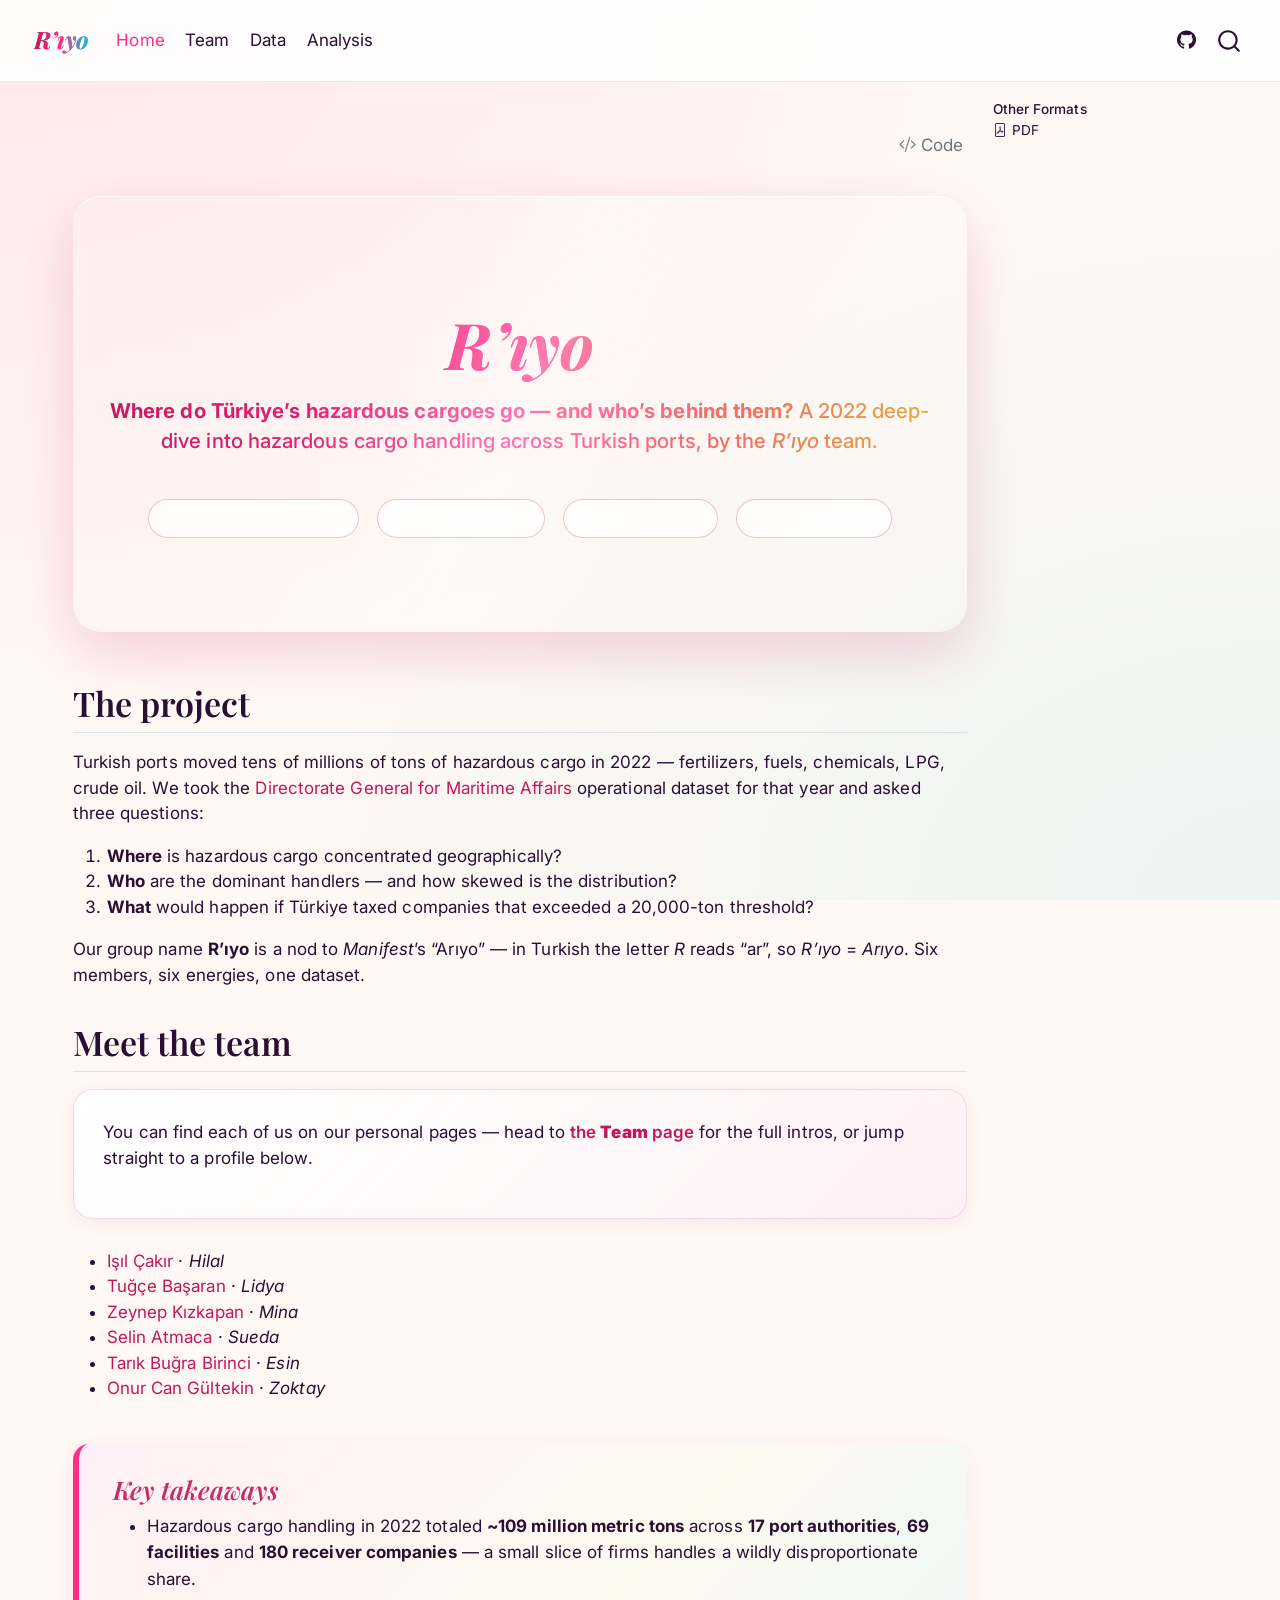
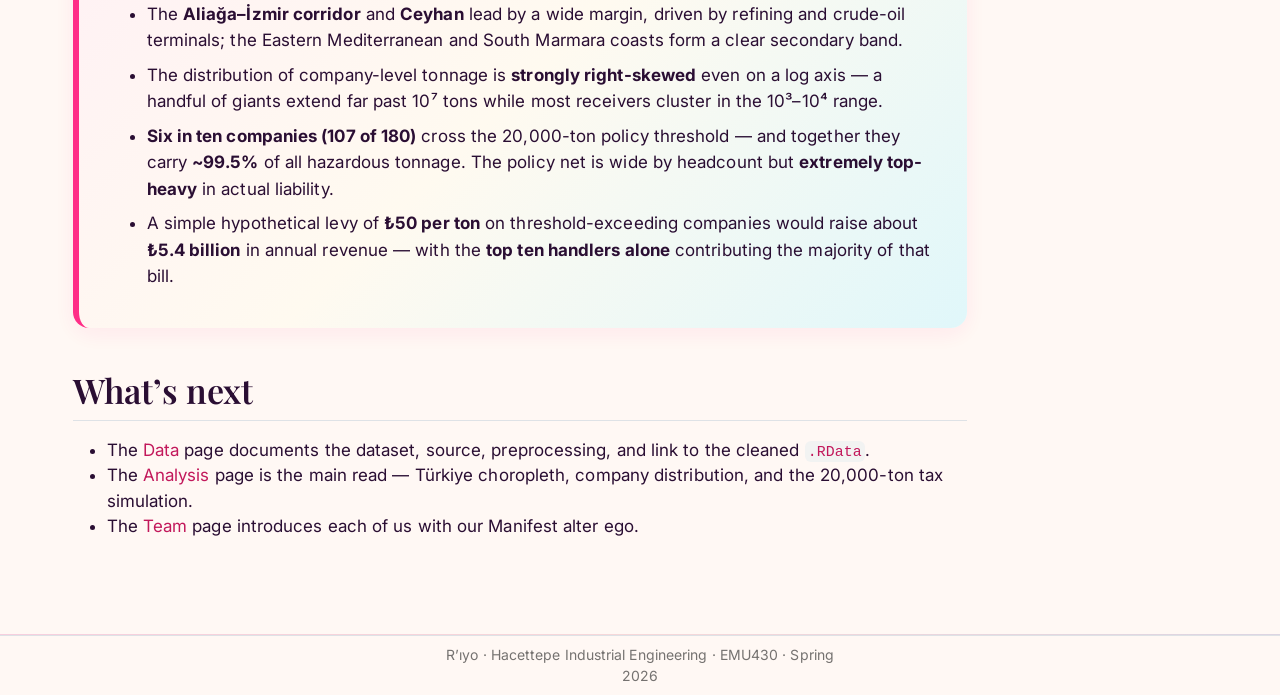
==== docs/index.html @ 63945e36 "renk değişikliği" ====
<!DOCTYPE html>
<html xmlns="http://www.w3.org/1999/xhtml" lang="en" xml:lang="en"><head>

<meta charset="utf-8">
<meta name="generator" content="quarto-1.8.25">

<meta name="viewport" content="width=device-width, initial-scale=1.0, user-scalable=yes">


<title>R’ıyo</title>
<style>
code{white-space: pre-wrap;}
span.smallcaps{font-variant: small-caps;}
div.columns{display: flex; gap: min(4vw, 1.5em);}
div.column{flex: auto; overflow-x: auto;}
div.hanging-indent{margin-left: 1.5em; text-indent: -1.5em;}
ul.task-list{list-style: none;}
ul.task-list li input[type="checkbox"] {
  width: 0.8em;
  margin: 0 0.8em 0.2em -1em; /* quarto-specific, see https://github.com/quarto-dev/quarto-cli/issues/4556 */ 
  vertical-align: middle;
}
/* CSS for syntax highlighting */
html { -webkit-text-size-adjust: 100%; }
pre > code.sourceCode { white-space: pre; position: relative; }
pre > code.sourceCode > span { display: inline-block; line-height: 1.25; }
pre > code.sourceCode > span:empty { height: 1.2em; }
.sourceCode { overflow: visible; }
code.sourceCode > span { color: inherit; text-decoration: inherit; }
div.sourceCode { margin: 1em 0; }
pre.sourceCode { margin: 0; }
@media screen {
div.sourceCode { overflow: auto; }
}
@media print {
pre > code.sourceCode { white-space: pre-wrap; }
pre > code.sourceCode > span { text-indent: -5em; padding-left: 5em; }
}
pre.numberSource code
  { counter-reset: source-line 0; }
pre.numberSource code > span
  { position: relative; left: -4em; counter-increment: source-line; }
pre.numberSource code > span > a:first-child::before
  { content: counter(source-line);
    position: relative; left: -1em; text-align: right; vertical-align: baseline;
    border: none; display: inline-block;
    -webkit-touch-callout: none; -webkit-user-select: none;
    -khtml-user-select: none; -moz-user-select: none;
    -ms-user-select: none; user-select: none;
    padding: 0 4px; width: 4em;
  }
pre.numberSource { margin-left: 3em;  padding-left: 4px; }
div.sourceCode
  {   }
@media screen {
pre > code.sourceCode > span > a:first-child::before { text-decoration: underline; }
}
</style>


<script src="site_libs/quarto-nav/quarto-nav.js"></script>
<script src="site_libs/clipboard/clipboard.min.js"></script>
<script src="site_libs/quarto-search/autocomplete.umd.js"></script>
<script src="site_libs/quarto-search/fuse.min.js"></script>
<script src="site_libs/quarto-search/quarto-search.js"></script>
<meta name="quarto:offset" content="./">
<script src="site_libs/quarto-html/quarto.js" type="module"></script>
<script src="site_libs/quarto-html/tabsets/tabsets.js" type="module"></script>
<script src="site_libs/quarto-html/axe/axe-check.js" type="module"></script>
<script src="site_libs/quarto-html/popper.min.js"></script>
<script src="site_libs/quarto-html/tippy.umd.min.js"></script>
<script src="site_libs/quarto-html/anchor.min.js"></script>
<link href="site_libs/quarto-html/tippy.css" rel="stylesheet">
<link href="site_libs/quarto-html/quarto-syntax-highlighting-7b89279ff1a6dce999919e0e67d4d9ec.css" rel="stylesheet" id="quarto-text-highlighting-styles">
<script src="site_libs/bootstrap/bootstrap.min.js"></script>
<link href="site_libs/bootstrap/bootstrap-icons.css" rel="stylesheet">
<link href="site_libs/bootstrap/bootstrap-d7c623353187c0523e7d6b8a77670eb4.min.css" rel="stylesheet" append-hash="true" id="quarto-bootstrap" data-mode="light">
<script id="quarto-search-options" type="application/json">{
  "location": "navbar",
  "copy-button": false,
  "collapse-after": 3,
  "panel-placement": "end",
  "type": "overlay",
  "limit": 50,
  "keyboard-shortcut": [
    "f",
    "/",
    "s"
  ],
  "show-item-context": false,
  "language": {
    "search-no-results-text": "No results",
    "search-matching-documents-text": "matching documents",
    "search-copy-link-title": "Copy link to search",
    "search-hide-matches-text": "Hide additional matches",
    "search-more-match-text": "more match in this document",
    "search-more-matches-text": "more matches in this document",
    "search-clear-button-title": "Clear",
    "search-text-placeholder": "",
    "search-detached-cancel-button-title": "Cancel",
    "search-submit-button-title": "Submit",
    "search-label": "Search"
  }
}</script>
<style>html{ scroll-behavior: smooth; }</style>


<link rel="stylesheet" href="styles.css">
</head>

<body class="nav-fixed quarto-light">

<div id="quarto-search-results"></div>
  <header id="quarto-header" class="headroom fixed-top">
    <nav class="navbar navbar-expand-lg " data-bs-theme="dark">
      <div class="navbar-container container-fluid">
      <div class="navbar-brand-container mx-auto">
    <a href="./index.html" class="navbar-brand navbar-brand-logo">
    </a>
    <a class="navbar-brand" href="./index.html">
    <span class="navbar-title">R’ıyo</span>
    </a>
  </div>
            <div id="quarto-search" class="" title="Search"></div>
          <button class="navbar-toggler" type="button" data-bs-toggle="collapse" data-bs-target="#navbarCollapse" aria-controls="navbarCollapse" role="menu" aria-expanded="false" aria-label="Toggle navigation" onclick="if (window.quartoToggleHeadroom) { window.quartoToggleHeadroom(); }">
  <span class="navbar-toggler-icon"></span>
</button>
          <div class="collapse navbar-collapse" id="navbarCollapse">
            <ul class="navbar-nav navbar-nav-scroll me-auto">
  <li class="nav-item">
    <a class="nav-link active" href="./index.html" aria-current="page"> 
<span class="menu-text">Home</span></a>
  </li>  
  <li class="nav-item">
    <a class="nav-link" href="./team.html"> 
<span class="menu-text">Team</span></a>
  </li>  
  <li class="nav-item">
    <a class="nav-link" href="./data.html"> 
<span class="menu-text">Data</span></a>
  </li>  
  <li class="nav-item">
    <a class="nav-link" href="./analysis.html"> 
<span class="menu-text">Analysis</span></a>
  </li>  
</ul>
            <ul class="navbar-nav navbar-nav-scroll ms-auto">
  <li class="nav-item compact">
    <a class="nav-link" href="https://github.com/EMU-Hacettepe-Analytics/emu430-fall2024-team-r-iyo"> <i class="bi bi-github" role="img">
</i> 
<span class="menu-text"></span></a>
  </li>  
</ul>
          </div> <!-- /navcollapse -->
            <div class="quarto-navbar-tools">
</div>
      </div> <!-- /container-fluid -->
    </nav>
</header>
<!-- content -->
<div id="quarto-content" class="quarto-container page-columns page-rows-contents page-layout-full page-navbar">
<!-- sidebar -->
<!-- margin-sidebar -->
    <div id="quarto-margin-sidebar" class="sidebar margin-sidebar">
    <div class="quarto-alternate-formats"><h2>Other Formats</h2><ul><li><a href="index.pdf"><i class="bi bi-file-pdf"></i>PDF</a></li></ul></div></div>
<!-- main -->
<main class="content column-page-left" id="quarto-document-content"><header id="title-block-header" class="quarto-title-block"><h1 class="title display-7"></h1></header><div class="quarto-title-block"><div class="quarto-title-tools-only"><button type="button" class="btn code-tools-button" id="quarto-code-tools-source"><i class="bi"></i> Code</button></div></div>




<section id="rıyo" class="level1 shimmer hero-block">
<h1 class="shimmer"><em>R’ıyo</em></h1>
<div class="tagline">
<p><strong>Where do Türkiye’s hazardous cargoes go — and who’s behind them?</strong> A 2022 deep-dive into hazardous cargo handling across Turkish ports, by the <em>R’ıyo</em> team.</p>
</div>
<p><span class="pill">Hazardous cargo · 2022</span> <span class="pill">17 port authorities</span> <span class="pill">~183 companies</span> <span class="pill">1 cyan threshold</span></p>
</section>
<section id="the-project" class="level2">
<h2 class="anchored" data-anchor-id="the-project">The project</h2>
<p>Turkish ports moved tens of millions of tons of hazardous cargo in 2022 — fertilizers, fuels, chemicals, LPG, crude oil. We took the <a href="https://denizcilik.uab.gov.tr/">Directorate General for Maritime Affairs</a> operational dataset for that year and asked three questions:</p>
<ol type="1">
<li><strong>Where</strong> is hazardous cargo concentrated geographically?</li>
<li><strong>Who</strong> are the dominant handlers — and how skewed is the distribution?</li>
<li><strong>What</strong> would happen if Türkiye taxed companies that exceeded a 20,000-ton threshold?</li>
</ol>
<p>Our group name <strong>R’ıyo</strong> is a nod to <em>Manifest</em>’s “Arıyo” — in Turkish the letter <em>R</em> reads “ar”, so <em>R’ıyo</em> = <em>Arıyo</em>. Six members, six energies, one dataset.</p>
</section>
<section id="meet-the-team" class="level2">
<h2 class="anchored" data-anchor-id="meet-the-team">Meet the team</h2>
<div class="member-card">
<p>You can find each of us on our personal pages — head to <a href="./team.html">the <strong>Team</strong> page</a> for the full intros, or jump straight to a profile below.</p>
</div>
<ul>
<li><a href="https://emu-hacettepe-analytics.github.io/emu430-spring2026-isilcakrr/">Işıl Çakır</a> · <em>Hilal</em></li>
<li><a href="https://emu-hacettepe-analytics.github.io/emu430-spring2026-TugceBasaran/">Tuğçe Başaran</a> · <em>Lidya</em></li>
<li><a href="https://emu-hacettepe-analytics.github.io/emu430-spring2026-zeynepkizkapann/">Zeynep Kızkapan</a> · <em>Mina</em></li>
<li><a href="https://emu-hacettepe-analytics.github.io/emu430-spring2026-selinatmaca-lab/">Selin Atmaca</a> · <em>Sueda</em></li>
<li><a href="https://emu-hacettepe-analytics.github.io/emu430-spring2026-birincitarikbugra/">Tarık Buğra Birinci</a> · <em>Esin</em></li>
<li><a href="https://emu-hacettepe-analytics.github.io/emu430-spring2026-onurcangultekin/">Onur Can Gültekin</a> · <em>Zoktay</em></li>
</ul>
<section id="key-takeaways" class="level3 key-takeaways">
<h3 class="anchored" data-anchor-id="key-takeaways">Key takeaways</h3>
<ul>
<li>Hazardous cargo handling in 2022 totaled <strong>~109 million metric tons</strong> across <strong>17 port authorities</strong>, <strong>69 facilities</strong> and <strong>180 receiver companies</strong> — a small slice of firms handles a wildly disproportionate share.</li>
<li>The <strong>Aliağa–İzmir corridor</strong> and <strong>Ceyhan</strong> lead by a wide margin, driven by refining and crude-oil terminals; the Eastern Mediterranean and South Marmara coasts form a clear secondary band.</li>
<li>The distribution of company-level tonnage is <strong>strongly right-skewed</strong> even on a log axis — a handful of giants extend far past 10⁷ tons while most receivers cluster in the 10³–10⁴ range.</li>
<li><strong>Six in ten companies (107 of 180)</strong> cross the 20,000-ton policy threshold — and together they carry <strong>~99.5%</strong> of all hazardous tonnage. The policy net is wide by headcount but <strong>extremely top-heavy</strong> in actual liability.</li>
<li>A simple hypothetical levy of <strong>₺50 per ton</strong> on threshold-exceeding companies would raise about <strong>₺5.4 billion</strong> in annual revenue — with the <strong>top ten handlers alone</strong> contributing the majority of that bill.</li>
</ul>
</section>
</section>
<section id="whats-next" class="level2">
<h2 class="anchored" data-anchor-id="whats-next">What’s next</h2>
<ul>
<li>The <strong><a href="./data.html">Data</a></strong> page documents the dataset, source, preprocessing, and link to the cleaned <code>.RData</code>.</li>
<li>The <strong><a href="./analysis.html">Analysis</a></strong> page is the main read — Türkiye choropleth, company distribution, and the 20,000-ton tax simulation.</li>
<li>The <strong><a href="./team.html">Team</a></strong> page introduces each of us with our Manifest alter ego.</li>
</ul>


<!-- -->

</section>

<a onclick="window.scrollTo(0, 0); return false;" role="button" id="quarto-back-to-top"><i class="bi bi-arrow-up"></i> Back to top</a></main> <!-- /main -->
<script id="quarto-html-after-body" type="application/javascript">
  window.document.addEventListener("DOMContentLoaded", function (event) {
    const icon = "";
    const anchorJS = new window.AnchorJS();
    anchorJS.options = {
      placement: 'right',
      icon: icon
    };
    anchorJS.add('.anchored');
    const isCodeAnnotation = (el) => {
      for (const clz of el.classList) {
        if (clz.startsWith('code-annotation-')) {                     
          return true;
        }
      }
      return false;
    }
    const onCopySuccess = function(e) {
      // button target
      const button = e.trigger;
      // don't keep focus
      button.blur();
      // flash "checked"
      button.classList.add('code-copy-button-checked');
      var currentTitle = button.getAttribute("title");
      button.setAttribute("title", "Copied!");
      let tooltip;
      if (window.bootstrap) {
        button.setAttribute("data-bs-toggle", "tooltip");
        button.setAttribute("data-bs-placement", "left");
        button.setAttribute("data-bs-title", "Copied!");
        tooltip = new bootstrap.Tooltip(button, 
          { trigger: "manual", 
            customClass: "code-copy-button-tooltip",
            offset: [0, -8]});
        tooltip.show();    
      }
      setTimeout(function() {
        if (tooltip) {
          tooltip.hide();
          button.removeAttribute("data-bs-title");
          button.removeAttribute("data-bs-toggle");
          button.removeAttribute("data-bs-placement");
        }
        button.setAttribute("title", currentTitle);
        button.classList.remove('code-copy-button-checked');
      }, 1000);
      // clear code selection
      e.clearSelection();
    }
    const getTextToCopy = function(trigger) {
      const outerScaffold = trigger.parentElement.cloneNode(true);
      const codeEl = outerScaffold.querySelector('code');
      for (const childEl of codeEl.children) {
        if (isCodeAnnotation(childEl)) {
          childEl.remove();
        }
      }
      return codeEl.innerText;
    }
    const clipboard = new window.ClipboardJS('.code-copy-button:not([data-in-quarto-modal])', {
      text: getTextToCopy
    });
    clipboard.on('success', onCopySuccess);
    if (window.document.getElementById('quarto-embedded-source-code-modal')) {
      const clipboardModal = new window.ClipboardJS('.code-copy-button[data-in-quarto-modal]', {
        text: getTextToCopy,
        container: window.document.getElementById('quarto-embedded-source-code-modal')
      });
      clipboardModal.on('success', onCopySuccess);
    }
    const viewSource = window.document.getElementById('quarto-view-source') ||
                       window.document.getElementById('quarto-code-tools-source');
    if (viewSource) {
      const sourceUrl = viewSource.getAttribute("data-quarto-source-url");
      viewSource.addEventListener("click", function(e) {
        if (sourceUrl) {
          // rstudio viewer pane
          if (/\bcapabilities=\b/.test(window.location)) {
            window.open(sourceUrl);
          } else {
            window.location.href = sourceUrl;
          }
        } else {
          const modal = new bootstrap.Modal(document.getElementById('quarto-embedded-source-code-modal'));
          modal.show();
        }
        return false;
      });
    }
    function toggleCodeHandler(show) {
      return function(e) {
        const detailsSrc = window.document.querySelectorAll(".cell > details > .sourceCode");
        for (let i=0; i<detailsSrc.length; i++) {
          const details = detailsSrc[i].parentElement;
          if (show) {
            details.open = true;
          } else {
            details.removeAttribute("open");
          }
        }
        const cellCodeDivs = window.document.querySelectorAll(".cell > .sourceCode");
        const fromCls = show ? "hidden" : "unhidden";
        const toCls = show ? "unhidden" : "hidden";
        for (let i=0; i<cellCodeDivs.length; i++) {
          const codeDiv = cellCodeDivs[i];
          if (codeDiv.classList.contains(fromCls)) {
            codeDiv.classList.remove(fromCls);
            codeDiv.classList.add(toCls);
          } 
        }
        return false;
      }
    }
    const hideAllCode = window.document.getElementById("quarto-hide-all-code");
    if (hideAllCode) {
      hideAllCode.addEventListener("click", toggleCodeHandler(false));
    }
    const showAllCode = window.document.getElementById("quarto-show-all-code");
    if (showAllCode) {
      showAllCode.addEventListener("click", toggleCodeHandler(true));
    }
      var localhostRegex = new RegExp(/^(?:http|https):\/\/localhost\:?[0-9]*\//);
      var mailtoRegex = new RegExp(/^mailto:/);
        var filterRegex = new RegExp('/' + window.location.host + '/');
      var isInternal = (href) => {
          return filterRegex.test(href) || localhostRegex.test(href) || mailtoRegex.test(href);
      }
      // Inspect non-navigation links and adorn them if external
     var links = window.document.querySelectorAll('a[href]:not(.nav-link):not(.navbar-brand):not(.toc-action):not(.sidebar-link):not(.sidebar-item-toggle):not(.pagination-link):not(.no-external):not([aria-hidden]):not(.dropdown-item):not(.quarto-navigation-tool):not(.about-link)');
      for (var i=0; i<links.length; i++) {
        const link = links[i];
        if (!isInternal(link.href)) {
          // undo the damage that might have been done by quarto-nav.js in the case of
          // links that we want to consider external
          if (link.dataset.originalHref !== undefined) {
            link.href = link.dataset.originalHref;
          }
            // target, if specified
            link.setAttribute("target", "_blank");
            if (link.getAttribute("rel") === null) {
              link.setAttribute("rel", "noopener");
            }
        }
      }
    function tippyHover(el, contentFn, onTriggerFn, onUntriggerFn) {
      const config = {
        allowHTML: true,
        maxWidth: 500,
        delay: 100,
        arrow: false,
        appendTo: function(el) {
            return el.parentElement;
        },
        interactive: true,
        interactiveBorder: 10,
        theme: 'quarto',
        placement: 'bottom-start',
      };
      if (contentFn) {
        config.content = contentFn;
      }
      if (onTriggerFn) {
        config.onTrigger = onTriggerFn;
      }
      if (onUntriggerFn) {
        config.onUntrigger = onUntriggerFn;
      }
      window.tippy(el, config); 
    }
    const noterefs = window.document.querySelectorAll('a[role="doc-noteref"]');
    for (var i=0; i<noterefs.length; i++) {
      const ref = noterefs[i];
      tippyHover(ref, function() {
        // use id or data attribute instead here
        let href = ref.getAttribute('data-footnote-href') || ref.getAttribute('href');
        try { href = new URL(href).hash; } catch {}
        const id = href.replace(/^#\/?/, "");
        const note = window.document.getElementById(id);
        if (note) {
          return note.innerHTML;
        } else {
          return "";
        }
      });
    }
    const xrefs = window.document.querySelectorAll('a.quarto-xref');
    const processXRef = (id, note) => {
      // Strip column container classes
      const stripColumnClz = (el) => {
        el.classList.remove("page-full", "page-columns");
        if (el.children) {
          for (const child of el.children) {
            stripColumnClz(child);
          }
        }
      }
      stripColumnClz(note)
      if (id === null || id.startsWith('sec-')) {
        // Special case sections, only their first couple elements
        const container = document.createElement("div");
        if (note.children && note.children.length > 2) {
          container.appendChild(note.children[0].cloneNode(true));
          for (let i = 1; i < note.children.length; i++) {
            const child = note.children[i];
            if (child.tagName === "P" && child.innerText === "") {
              continue;
            } else {
              container.appendChild(child.cloneNode(true));
              break;
            }
          }
          if (window.Quarto?.typesetMath) {
            window.Quarto.typesetMath(container);
          }
          return container.innerHTML
        } else {
          if (window.Quarto?.typesetMath) {
            window.Quarto.typesetMath(note);
          }
          return note.innerHTML;
        }
      } else {
        // Remove any anchor links if they are present
        const anchorLink = note.querySelector('a.anchorjs-link');
        if (anchorLink) {
          anchorLink.remove();
        }
        if (window.Quarto?.typesetMath) {
          window.Quarto.typesetMath(note);
        }
        if (note.classList.contains("callout")) {
          return note.outerHTML;
        } else {
          return note.innerHTML;
        }
      }
    }
    for (var i=0; i<xrefs.length; i++) {
      const xref = xrefs[i];
      tippyHover(xref, undefined, function(instance) {
        instance.disable();
        let url = xref.getAttribute('href');
        let hash = undefined; 
        if (url.startsWith('#')) {
          hash = url;
        } else {
          try { hash = new URL(url).hash; } catch {}
        }
        if (hash) {
          const id = hash.replace(/^#\/?/, "");
          const note = window.document.getElementById(id);
          if (note !== null) {
            try {
              const html = processXRef(id, note.cloneNode(true));
              instance.setContent(html);
            } finally {
              instance.enable();
              instance.show();
            }
          } else {
            // See if we can fetch this
            fetch(url.split('#')[0])
            .then(res => res.text())
            .then(html => {
              const parser = new DOMParser();
              const htmlDoc = parser.parseFromString(html, "text/html");
              const note = htmlDoc.getElementById(id);
              if (note !== null) {
                const html = processXRef(id, note);
                instance.setContent(html);
              } 
            }).finally(() => {
              instance.enable();
              instance.show();
            });
          }
        } else {
          // See if we can fetch a full url (with no hash to target)
          // This is a special case and we should probably do some content thinning / targeting
          fetch(url)
          .then(res => res.text())
          .then(html => {
            const parser = new DOMParser();
            const htmlDoc = parser.parseFromString(html, "text/html");
            const note = htmlDoc.querySelector('main.content');
            if (note !== null) {
              // This should only happen for chapter cross references
              // (since there is no id in the URL)
              // remove the first header
              if (note.children.length > 0 && note.children[0].tagName === "HEADER") {
                note.children[0].remove();
              }
              const html = processXRef(null, note);
              instance.setContent(html);
            } 
          }).finally(() => {
            instance.enable();
            instance.show();
          });
        }
      }, function(instance) {
      });
    }
        let selectedAnnoteEl;
        const selectorForAnnotation = ( cell, annotation) => {
          let cellAttr = 'data-code-cell="' + cell + '"';
          let lineAttr = 'data-code-annotation="' +  annotation + '"';
          const selector = 'span[' + cellAttr + '][' + lineAttr + ']';
          return selector;
        }
        const selectCodeLines = (annoteEl) => {
          const doc = window.document;
          const targetCell = annoteEl.getAttribute("data-target-cell");
          const targetAnnotation = annoteEl.getAttribute("data-target-annotation");
          const annoteSpan = window.document.querySelector(selectorForAnnotation(targetCell, targetAnnotation));
          const lines = annoteSpan.getAttribute("data-code-lines").split(",");
          const lineIds = lines.map((line) => {
            return targetCell + "-" + line;
          })
          let top = null;
          let height = null;
          let parent = null;
          if (lineIds.length > 0) {
              //compute the position of the single el (top and bottom and make a div)
              const el = window.document.getElementById(lineIds[0]);
              top = el.offsetTop;
              height = el.offsetHeight;
              parent = el.parentElement.parentElement;
            if (lineIds.length > 1) {
              const lastEl = window.document.getElementById(lineIds[lineIds.length - 1]);
              const bottom = lastEl.offsetTop + lastEl.offsetHeight;
              height = bottom - top;
            }
            if (top !== null && height !== null && parent !== null) {
              // cook up a div (if necessary) and position it 
              let div = window.document.getElementById("code-annotation-line-highlight");
              if (div === null) {
                div = window.document.createElement("div");
                div.setAttribute("id", "code-annotation-line-highlight");
                div.style.position = 'absolute';
                parent.appendChild(div);
              }
              div.style.top = top - 2 + "px";
              div.style.height = height + 4 + "px";
              div.style.left = 0;
              let gutterDiv = window.document.getElementById("code-annotation-line-highlight-gutter");
              if (gutterDiv === null) {
                gutterDiv = window.document.createElement("div");
                gutterDiv.setAttribute("id", "code-annotation-line-highlight-gutter");
                gutterDiv.style.position = 'absolute';
                const codeCell = window.document.getElementById(targetCell);
                const gutter = codeCell.querySelector('.code-annotation-gutter');
                gutter.appendChild(gutterDiv);
              }
              gutterDiv.style.top = top - 2 + "px";
              gutterDiv.style.height = height + 4 + "px";
            }
            selectedAnnoteEl = annoteEl;
          }
        };
        const unselectCodeLines = () => {
          const elementsIds = ["code-annotation-line-highlight", "code-annotation-line-highlight-gutter"];
          elementsIds.forEach((elId) => {
            const div = window.document.getElementById(elId);
            if (div) {
              div.remove();
            }
          });
          selectedAnnoteEl = undefined;
        };
          // Handle positioning of the toggle
      window.addEventListener(
        "resize",
        throttle(() => {
          elRect = undefined;
          if (selectedAnnoteEl) {
            selectCodeLines(selectedAnnoteEl);
          }
        }, 10)
      );
      function throttle(fn, ms) {
      let throttle = false;
      let timer;
        return (...args) => {
          if(!throttle) { // first call gets through
              fn.apply(this, args);
              throttle = true;
          } else { // all the others get throttled
              if(timer) clearTimeout(timer); // cancel #2
              timer = setTimeout(() => {
                fn.apply(this, args);
                timer = throttle = false;
              }, ms);
          }
        };
      }
        // Attach click handler to the DT
        const annoteDls = window.document.querySelectorAll('dt[data-target-cell]');
        for (const annoteDlNode of annoteDls) {
          annoteDlNode.addEventListener('click', (event) => {
            const clickedEl = event.target;
            if (clickedEl !== selectedAnnoteEl) {
              unselectCodeLines();
              const activeEl = window.document.querySelector('dt[data-target-cell].code-annotation-active');
              if (activeEl) {
                activeEl.classList.remove('code-annotation-active');
              }
              selectCodeLines(clickedEl);
              clickedEl.classList.add('code-annotation-active');
            } else {
              // Unselect the line
              unselectCodeLines();
              clickedEl.classList.remove('code-annotation-active');
            }
          });
        }
    const findCites = (el) => {
      const parentEl = el.parentElement;
      if (parentEl) {
        const cites = parentEl.dataset.cites;
        if (cites) {
          return {
            el,
            cites: cites.split(' ')
          };
        } else {
          return findCites(el.parentElement)
        }
      } else {
        return undefined;
      }
    };
    var bibliorefs = window.document.querySelectorAll('a[role="doc-biblioref"]');
    for (var i=0; i<bibliorefs.length; i++) {
      const ref = bibliorefs[i];
      const citeInfo = findCites(ref);
      if (citeInfo) {
        tippyHover(citeInfo.el, function() {
          var popup = window.document.createElement('div');
          citeInfo.cites.forEach(function(cite) {
            var citeDiv = window.document.createElement('div');
            citeDiv.classList.add('hanging-indent');
            citeDiv.classList.add('csl-entry');
            var biblioDiv = window.document.getElementById('ref-' + cite);
            if (biblioDiv) {
              citeDiv.innerHTML = biblioDiv.innerHTML;
            }
            popup.appendChild(citeDiv);
          });
          return popup.innerHTML;
        });
      }
    }
  });
  </script><div class="modal fade" id="quarto-embedded-source-code-modal" tabindex="-1" aria-labelledby="quarto-embedded-source-code-modal-label" aria-hidden="true"><div class="modal-dialog modal-dialog-scrollable"><div class="modal-content"><div class="modal-header"><h5 class="modal-title" id="quarto-embedded-source-code-modal-label">Source Code</h5><button class="btn-close" data-bs-dismiss="modal"></button></div><div class="modal-body"><div class="">
<div class="code-copy-outer-scaffold"><div class="sourceCode" id="cb1" data-shortcodes="false"><pre class="sourceCode markdown code-with-copy"><code class="sourceCode markdown"><span id="cb1-1"><a href="#cb1-1" aria-hidden="true" tabindex="-1"></a><span class="co">---</span></span>
<span id="cb1-2"><a href="#cb1-2" aria-hidden="true" tabindex="-1"></a><span class="an">title:</span><span class="co"> ""</span></span>
<span id="cb1-3"><a href="#cb1-3" aria-hidden="true" tabindex="-1"></a><span class="an">sidebar:</span><span class="co"> false</span></span>
<span id="cb1-4"><a href="#cb1-4" aria-hidden="true" tabindex="-1"></a><span class="an">page-layout:</span><span class="co"> full</span></span>
<span id="cb1-5"><a href="#cb1-5" aria-hidden="true" tabindex="-1"></a><span class="an">toc:</span><span class="co"> false</span></span>
<span id="cb1-6"><a href="#cb1-6" aria-hidden="true" tabindex="-1"></a><span class="co">---</span></span>
<span id="cb1-7"><a href="#cb1-7" aria-hidden="true" tabindex="-1"></a></span>
<span id="cb1-8"><a href="#cb1-8" aria-hidden="true" tabindex="-1"></a>::: {.hero-block}</span>
<span id="cb1-9"><a href="#cb1-9" aria-hidden="true" tabindex="-1"></a><span class="fu"># *R'ıyo* {.shimmer}</span></span>
<span id="cb1-10"><a href="#cb1-10" aria-hidden="true" tabindex="-1"></a></span>
<span id="cb1-11"><a href="#cb1-11" aria-hidden="true" tabindex="-1"></a>::: {.tagline}</span>
<span id="cb1-12"><a href="#cb1-12" aria-hidden="true" tabindex="-1"></a>**Where do Türkiye's hazardous cargoes go — and who's behind them?**</span>
<span id="cb1-13"><a href="#cb1-13" aria-hidden="true" tabindex="-1"></a>A 2022 deep-dive into hazardous cargo handling across Turkish ports, by the *R'ıyo* team.</span>
<span id="cb1-14"><a href="#cb1-14" aria-hidden="true" tabindex="-1"></a>:::</span>
<span id="cb1-15"><a href="#cb1-15" aria-hidden="true" tabindex="-1"></a></span>
<span id="cb1-16"><a href="#cb1-16" aria-hidden="true" tabindex="-1"></a><span class="co">[</span><span class="ot">Hazardous cargo · 2022</span><span class="co">]</span>{.pill}</span>
<span id="cb1-17"><a href="#cb1-17" aria-hidden="true" tabindex="-1"></a><span class="co">[</span><span class="ot">17 port authorities</span><span class="co">]</span>{.pill}</span>
<span id="cb1-18"><a href="#cb1-18" aria-hidden="true" tabindex="-1"></a><span class="co">[</span><span class="ot">~183 companies</span><span class="co">]</span>{.pill}</span>
<span id="cb1-19"><a href="#cb1-19" aria-hidden="true" tabindex="-1"></a><span class="co">[</span><span class="ot">1 cyan threshold</span><span class="co">]</span>{.pill}</span>
<span id="cb1-20"><a href="#cb1-20" aria-hidden="true" tabindex="-1"></a>:::</span>
<span id="cb1-21"><a href="#cb1-21" aria-hidden="true" tabindex="-1"></a></span>
<span id="cb1-22"><a href="#cb1-22" aria-hidden="true" tabindex="-1"></a><span class="fu">## The project</span></span>
<span id="cb1-23"><a href="#cb1-23" aria-hidden="true" tabindex="-1"></a></span>
<span id="cb1-24"><a href="#cb1-24" aria-hidden="true" tabindex="-1"></a>Turkish ports moved tens of millions of tons of hazardous cargo in 2022 — fertilizers, fuels, chemicals, LPG, crude oil. We took the <span class="co">[</span><span class="ot">Directorate General for Maritime Affairs</span><span class="co">](https://denizcilik.uab.gov.tr/)</span> operational dataset for that year and asked three questions:</span>
<span id="cb1-25"><a href="#cb1-25" aria-hidden="true" tabindex="-1"></a></span>
<span id="cb1-26"><a href="#cb1-26" aria-hidden="true" tabindex="-1"></a><span class="ss">1. </span>**Where** is hazardous cargo concentrated geographically?</span>
<span id="cb1-27"><a href="#cb1-27" aria-hidden="true" tabindex="-1"></a><span class="ss">2. </span>**Who** are the dominant handlers — and how skewed is the distribution?</span>
<span id="cb1-28"><a href="#cb1-28" aria-hidden="true" tabindex="-1"></a><span class="ss">3. </span>**What** would happen if Türkiye taxed companies that exceeded a 20,000-ton threshold?</span>
<span id="cb1-29"><a href="#cb1-29" aria-hidden="true" tabindex="-1"></a></span>
<span id="cb1-30"><a href="#cb1-30" aria-hidden="true" tabindex="-1"></a>Our group name **R'ıyo** is a nod to *Manifest*'s "Arıyo" — in Turkish the letter *R* reads "ar", so *R'ıyo* = *Arıyo*. Six members, six energies, one dataset.</span>
<span id="cb1-31"><a href="#cb1-31" aria-hidden="true" tabindex="-1"></a></span>
<span id="cb1-32"><a href="#cb1-32" aria-hidden="true" tabindex="-1"></a><span class="fu">## Meet the team</span></span>
<span id="cb1-33"><a href="#cb1-33" aria-hidden="true" tabindex="-1"></a></span>
<span id="cb1-34"><a href="#cb1-34" aria-hidden="true" tabindex="-1"></a>::: {.member-card}</span>
<span id="cb1-35"><a href="#cb1-35" aria-hidden="true" tabindex="-1"></a>You can find each of us on our personal pages — head to <span class="co">[</span><span class="ot">the **Team** page</span><span class="co">](team.qmd)</span> for the full intros, or jump straight to a profile below.</span>
<span id="cb1-36"><a href="#cb1-36" aria-hidden="true" tabindex="-1"></a>:::</span>
<span id="cb1-37"><a href="#cb1-37" aria-hidden="true" tabindex="-1"></a></span>
<span id="cb1-38"><a href="#cb1-38" aria-hidden="true" tabindex="-1"></a><span class="ss">- </span><span class="co">[</span><span class="ot">Işıl Çakır</span><span class="co">](https://emu-hacettepe-analytics.github.io/emu430-spring2026-isilcakrr/)</span> · *Hilal*</span>
<span id="cb1-39"><a href="#cb1-39" aria-hidden="true" tabindex="-1"></a><span class="ss">- </span><span class="co">[</span><span class="ot">Tuğçe Başaran</span><span class="co">](https://emu-hacettepe-analytics.github.io/emu430-spring2026-TugceBasaran/)</span> · *Lidya*</span>
<span id="cb1-40"><a href="#cb1-40" aria-hidden="true" tabindex="-1"></a><span class="ss">- </span><span class="co">[</span><span class="ot">Zeynep Kızkapan</span><span class="co">](https://emu-hacettepe-analytics.github.io/emu430-spring2026-zeynepkizkapann/)</span> · *Mina*</span>
<span id="cb1-41"><a href="#cb1-41" aria-hidden="true" tabindex="-1"></a><span class="ss">- </span><span class="co">[</span><span class="ot">Selin Atmaca</span><span class="co">](https://emu-hacettepe-analytics.github.io/emu430-spring2026-selinatmaca-lab/)</span> · *Sueda*</span>
<span id="cb1-42"><a href="#cb1-42" aria-hidden="true" tabindex="-1"></a><span class="ss">- </span><span class="co">[</span><span class="ot">Tarık Buğra Birinci</span><span class="co">](https://emu-hacettepe-analytics.github.io/emu430-spring2026-birincitarikbugra/)</span> · *Esin*</span>
<span id="cb1-43"><a href="#cb1-43" aria-hidden="true" tabindex="-1"></a><span class="ss">- </span><span class="co">[</span><span class="ot">Onur Can Gültekin</span><span class="co">](https://emu-hacettepe-analytics.github.io/emu430-spring2026-onurcangultekin/)</span> · *Zoktay*</span>
<span id="cb1-44"><a href="#cb1-44" aria-hidden="true" tabindex="-1"></a></span>
<span id="cb1-45"><a href="#cb1-45" aria-hidden="true" tabindex="-1"></a>::: {.key-takeaways}</span>
<span id="cb1-46"><a href="#cb1-46" aria-hidden="true" tabindex="-1"></a><span class="fu">### Key takeaways</span></span>
<span id="cb1-47"><a href="#cb1-47" aria-hidden="true" tabindex="-1"></a></span>
<span id="cb1-48"><a href="#cb1-48" aria-hidden="true" tabindex="-1"></a><span class="ss">- </span>Hazardous cargo handling in 2022 totaled **~109 million metric tons** across **17 port authorities**, **69 facilities** and **180 receiver companies** — a small slice of firms handles a wildly disproportionate share.</span>
<span id="cb1-49"><a href="#cb1-49" aria-hidden="true" tabindex="-1"></a><span class="ss">- </span>The **Aliağa–İzmir corridor** and **Ceyhan** lead by a wide margin, driven by refining and crude-oil terminals; the Eastern Mediterranean and South Marmara coasts form a clear secondary band.</span>
<span id="cb1-50"><a href="#cb1-50" aria-hidden="true" tabindex="-1"></a><span class="ss">- </span>The distribution of company-level tonnage is **strongly right-skewed** even on a log axis — a handful of giants extend far past 10⁷ tons while most receivers cluster in the 10³–10⁴ range.</span>
<span id="cb1-51"><a href="#cb1-51" aria-hidden="true" tabindex="-1"></a><span class="ss">- </span>**Six in ten companies (107 of 180)** cross the 20,000-ton policy threshold — and together they carry **~99.5%** of all hazardous tonnage. The policy net is wide by headcount but **extremely top-heavy** in actual liability.</span>
<span id="cb1-52"><a href="#cb1-52" aria-hidden="true" tabindex="-1"></a><span class="ss">- </span>A simple hypothetical levy of **₺50 per ton** on threshold-exceeding companies would raise about **₺5.4 billion** in annual revenue — with the **top ten handlers alone** contributing the majority of that bill.</span>
<span id="cb1-53"><a href="#cb1-53" aria-hidden="true" tabindex="-1"></a>:::</span>
<span id="cb1-54"><a href="#cb1-54" aria-hidden="true" tabindex="-1"></a></span>
<span id="cb1-55"><a href="#cb1-55" aria-hidden="true" tabindex="-1"></a><span class="fu">## What's next</span></span>
<span id="cb1-56"><a href="#cb1-56" aria-hidden="true" tabindex="-1"></a></span>
<span id="cb1-57"><a href="#cb1-57" aria-hidden="true" tabindex="-1"></a><span class="ss">- </span>The **[Data](data.qmd)** page documents the dataset, source, preprocessing, and link to the cleaned <span class="in">`.RData`</span>.</span>
<span id="cb1-58"><a href="#cb1-58" aria-hidden="true" tabindex="-1"></a><span class="ss">- </span>The **[Analysis](analysis.qmd)** page is the main read — Türkiye choropleth, company distribution, and the 20,000-ton tax simulation.</span>
<span id="cb1-59"><a href="#cb1-59" aria-hidden="true" tabindex="-1"></a><span class="ss">- </span>The **[Team](team.qmd)** page introduces each of us with our Manifest alter ego.</span></code></pre></div><button title="Copy to Clipboard" class="code-copy-button" data-in-quarto-modal=""><i class="bi"></i></button></div>
</div></div></div></div></div>
</div> <!-- /content -->
<footer class="footer">
  <div class="nav-footer">
    <div class="nav-footer-left">
      &nbsp;
    </div>   
    <div class="nav-footer-center">
<p>R’ıyo · Hacettepe Industrial Engineering · EMU430 · Spring 2026</p>
</div>
    <div class="nav-footer-right">
      &nbsp;
    </div>
  </div>
</footer>




<script src="site_libs/quarto-html/zenscroll-min.js"></script>
</body></html>
---- docs/site_libs/quarto-html/quarto-syntax-highlighting-7b89279ff1a6dce999919e0e67d4d9ec.css ----
/* quarto syntax highlight colors */
:root {
  --quarto-hl-ot-color: #003B4F;
  --quarto-hl-at-color: #657422;
  --quarto-hl-ss-color: #20794D;
  --quarto-hl-an-color: #5E5E5E;
  --quarto-hl-fu-color: #4758AB;
  --quarto-hl-st-color: #20794D;
  --quarto-hl-cf-color: #003B4F;
  --quarto-hl-op-color: #5E5E5E;
  --quarto-hl-er-color: #AD0000;
  --quarto-hl-bn-color: #AD0000;
  --quarto-hl-al-color: #AD0000;
  --quarto-hl-va-color: #111111;
  --quarto-hl-bu-color: inherit;
  --quarto-hl-ex-color: inherit;
  --quarto-hl-pp-color: #AD0000;
  --quarto-hl-in-color: #5E5E5E;
  --quarto-hl-vs-color: #20794D;
  --quarto-hl-wa-color: #5E5E5E;
  --quarto-hl-do-color: #5E5E5E;
  --quarto-hl-im-color: #00769E;
  --quarto-hl-ch-color: #20794D;
  --quarto-hl-dt-color: #AD0000;
  --quarto-hl-fl-color: #AD0000;
  --quarto-hl-co-color: #5E5E5E;
  --quarto-hl-cv-color: #5E5E5E;
  --quarto-hl-cn-color: #8f5902;
  --quarto-hl-sc-color: #5E5E5E;
  --quarto-hl-dv-color: #AD0000;
  --quarto-hl-kw-color: #003B4F;
}

/* other quarto variables */
:root {
  --quarto-font-monospace: SFMono-Regular, Menlo, Monaco, Consolas, "Liberation Mono", "Courier New", monospace;
}

/* syntax highlight based on Pandoc's rules */
pre > code.sourceCode > span {
  color: #003B4F;
}

code.sourceCode > span {
  color: #003B4F;
}

div.sourceCode,
div.sourceCode pre.sourceCode {
  color: #003B4F;
}

/* Normal */
code span {
  color: #003B4F;
}

/* Alert */
code span.al {
  color: #AD0000;
  font-style: inherit;
}

/* Annotation */
code span.an {
  color: #5E5E5E;
  font-style: inherit;
}

/* Attribute */
code span.at {
  color: #657422;
  font-style: inherit;
}

/* BaseN */
code span.bn {
  color: #AD0000;
  font-style: inherit;
}

/* BuiltIn */
code span.bu {
  font-style: inherit;
}

/* ControlFlow */
code span.cf {
  color: #003B4F;
  font-weight: bold;
  font-style: inherit;
}

/* Char */
code span.ch {
  color: #20794D;
  font-style: inherit;
}

/* Constant */
code span.cn {
  color: #8f5902;
  font-style: inherit;
}

/* Comment */
code span.co {
  color: #5E5E5E;
  font-style: inherit;
}

/* CommentVar */
code span.cv {
  color: #5E5E5E;
  font-style: italic;
}

/* Documentation */
code span.do {
  color: #5E5E5E;
  font-style: italic;
}

/* DataType */
code span.dt {
  color: #AD0000;
  font-style: inherit;
}

/* DecVal */
code span.dv {
  color: #AD0000;
  font-style: inherit;
}

/* Error */
code span.er {
  color: #AD0000;
  font-style: inherit;
}

/* Extension */
code span.ex {
  font-style: inherit;
}

/* Float */
code span.fl {
  color: #AD0000;
  font-style: inherit;
}

/* Function */
code span.fu {
  color: #4758AB;
  font-style: inherit;
}

/* Import */
code span.im {
  color: #00769E;
  font-style: inherit;
}

/* Information */
code span.in {
  color: #5E5E5E;
  font-style: inherit;
}

/* Keyword */
code span.kw {
  color: #003B4F;
  font-weight: bold;
  font-style: inherit;
}

/* Operator */
code span.op {
  color: #5E5E5E;
  font-style: inherit;
}

/* Other */
code span.ot {
  color: #003B4F;
  font-style: inherit;
}

/* Preprocessor */
code span.pp {
  color: #AD0000;
  font-style: inherit;
}

/* SpecialChar */
code span.sc {
  color: #5E5E5E;
  font-style: inherit;
}

/* SpecialString */
code span.ss {
  color: #20794D;
  font-style: inherit;
}

/* String */
code span.st {
  color: #20794D;
  font-style: inherit;
}

/* Variable */
code span.va {
  color: #111111;
  font-style: inherit;
}

/* VerbatimString */
code span.vs {
  color: #20794D;
  font-style: inherit;
}

/* Warning */
code span.wa {
  color: #5E5E5E;
  font-style: italic;
}

.prevent-inlining {
  content: "</";
}

/*# sourceMappingURL=3944bc705cfaf4c80e56f77c5205168a.css.map */
---- docs/styles.css ----
<style>
.pill {
  display: inline-block;
  padding: 4px 12px;
  border-radius: 50px;
  margin: 5px;
  /* Yazı rengini koyu bir gri veya mürdüm yapalım */
  color: #6b215c; 
  /* Kutucuk çerçevesini belirginleştirelim */
  border: 1px solid #6b215c;
  /* İstersen içini çok hafif bir renk doldurabilirsin */
  background-color: rgba(107, 33, 92, 0.05);
  font-size: 0.9em;
  font-weight: 500;
}
</style>
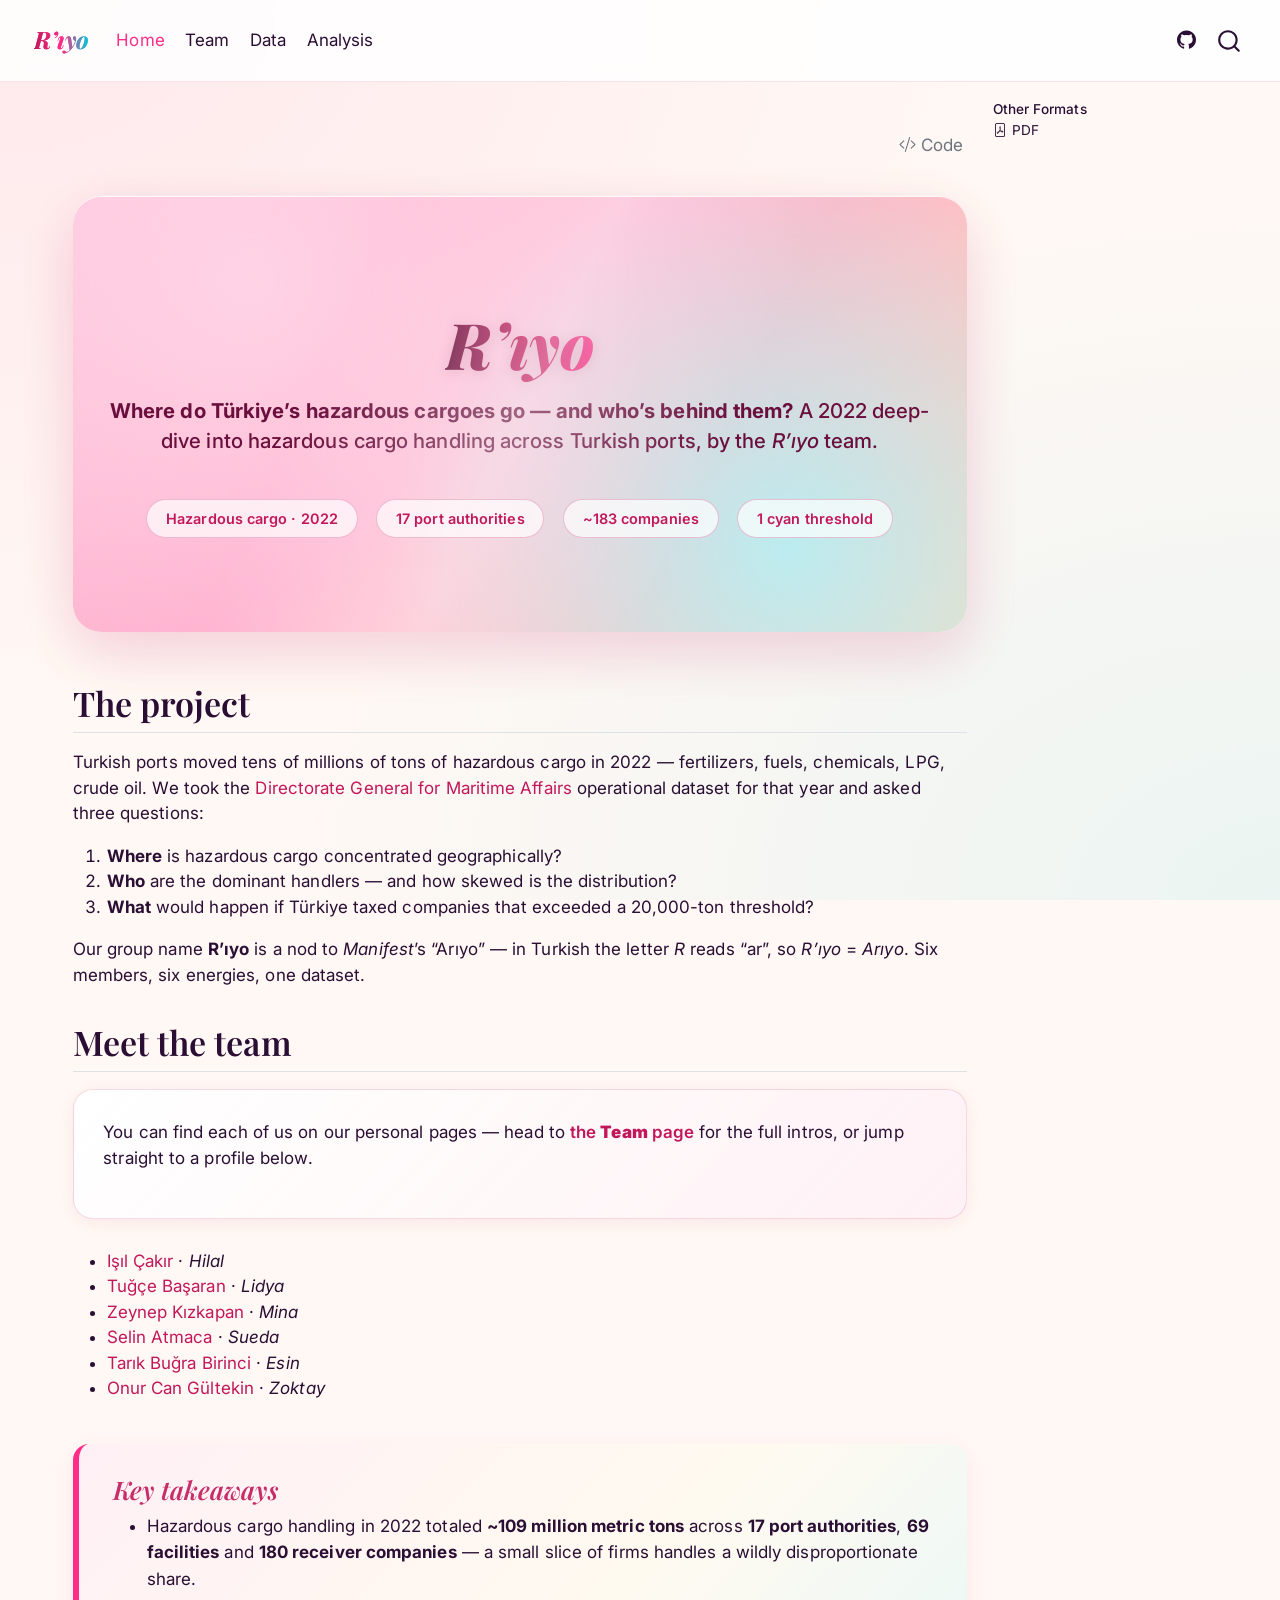
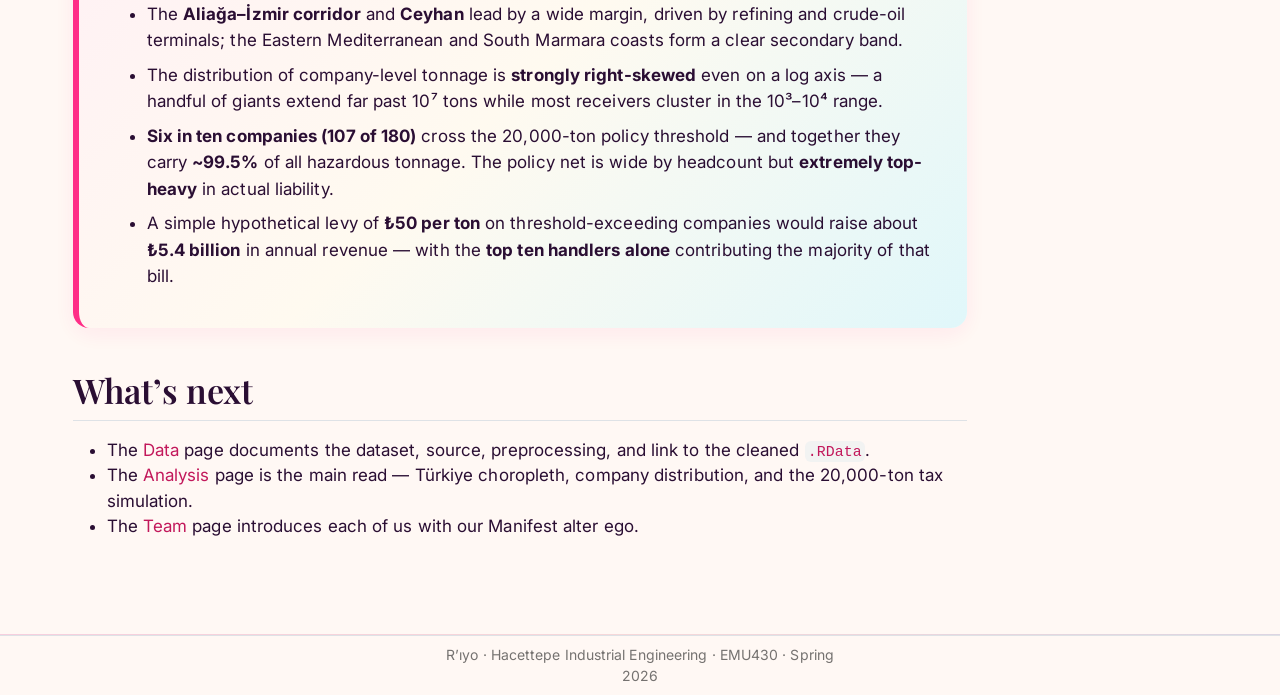
==== commit 3a3c424f: "renk" ====
--- a/docs/index.html
+++ b/docs/index.html
@@ -74,7 +74,7 @@
 <link href="site_libs/quarto-html/quarto-syntax-highlighting-7b89279ff1a6dce999919e0e67d4d9ec.css" rel="stylesheet" id="quarto-text-highlighting-styles">
 <script src="site_libs/bootstrap/bootstrap.min.js"></script>
 <link href="site_libs/bootstrap/bootstrap-icons.css" rel="stylesheet">
-<link href="site_libs/bootstrap/bootstrap-d7c623353187c0523e7d6b8a77670eb4.min.css" rel="stylesheet" append-hash="true" id="quarto-bootstrap" data-mode="light">
+<link href="site_libs/bootstrap/bootstrap-bf1f82f331d7b4f65314e436cbcc0504.min.css" rel="stylesheet" append-hash="true" id="quarto-bootstrap" data-mode="light">
 <script id="quarto-search-options" type="application/json">{
   "location": "navbar",
   "copy-button": false,
@@ -169,8 +169,8 @@
 
 
 
-<section id="rıyo" class="level1 shimmer hero-block">
-<h1 class="shimmer"><em>R’ıyo</em></h1>
+<section id="rıyo" class="level1 hero-block">
+<h1><span class="shimmer"><em>R’ıyo</em></span></h1>
 <div class="tagline">
 <p><strong>Where do Türkiye’s hazardous cargoes go — and who’s behind them?</strong> A 2022 deep-dive into hazardous cargo handling across Turkish ports, by the <em>R’ıyo</em> team.</p>
 </div>
@@ -688,7 +688,7 @@
 <span id="cb1-6"><a href="#cb1-6" aria-hidden="true" tabindex="-1"></a><span class="co">---</span></span>
 <span id="cb1-7"><a href="#cb1-7" aria-hidden="true" tabindex="-1"></a></span>
 <span id="cb1-8"><a href="#cb1-8" aria-hidden="true" tabindex="-1"></a>::: {.hero-block}</span>
-<span id="cb1-9"><a href="#cb1-9" aria-hidden="true" tabindex="-1"></a><span class="fu"># *R'ıyo* {.shimmer}</span></span>
+<span id="cb1-9"><a href="#cb1-9" aria-hidden="true" tabindex="-1"></a><span class="fu"># [*R'ıyo*]{.shimmer}</span></span>
 <span id="cb1-10"><a href="#cb1-10" aria-hidden="true" tabindex="-1"></a></span>
 <span id="cb1-11"><a href="#cb1-11" aria-hidden="true" tabindex="-1"></a>::: {.tagline}</span>
 <span id="cb1-12"><a href="#cb1-12" aria-hidden="true" tabindex="-1"></a>**Where do Türkiye's hazardous cargoes go — and who's behind them?**</span>
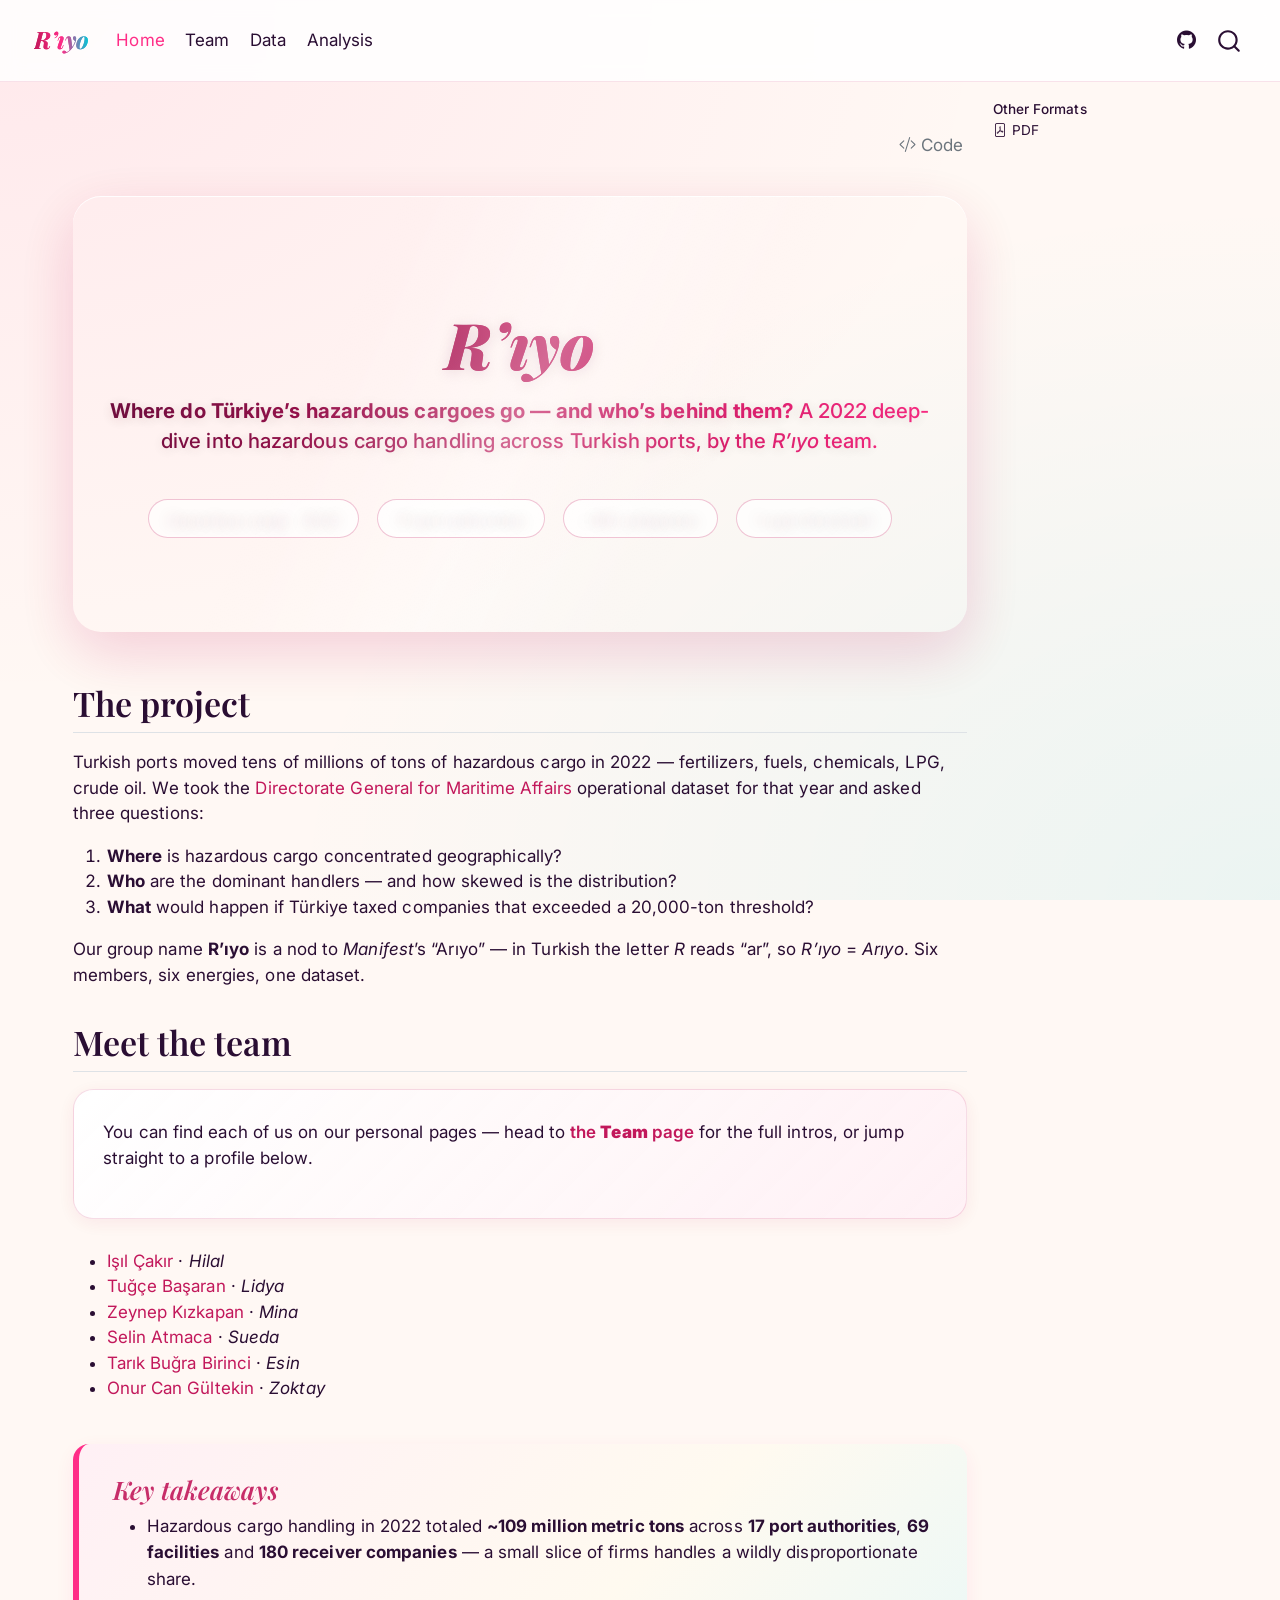
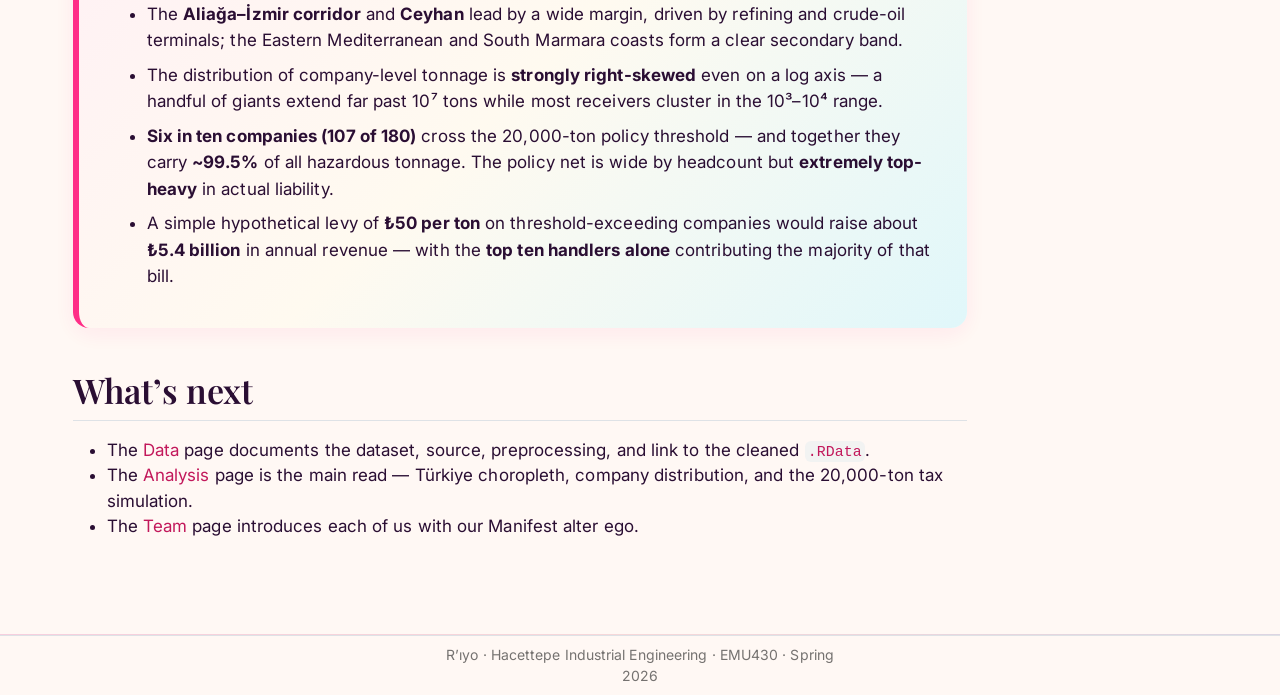
==== commit c360161d: "sildik" ====
--- a/docs/index.html
+++ b/docs/index.html
@@ -169,8 +169,8 @@
 
 
 
-<section id="rıyo" class="level1 hero-block">
-<h1><span class="shimmer"><em>R’ıyo</em></span></h1>
+<section id="rıyo" class="level1 shimmer hero-block">
+<h1 class="shimmer"><em>R’ıyo</em></h1>
 <div class="tagline">
 <p><strong>Where do Türkiye’s hazardous cargoes go — and who’s behind them?</strong> A 2022 deep-dive into hazardous cargo handling across Turkish ports, by the <em>R’ıyo</em> team.</p>
 </div>
@@ -688,7 +688,7 @@
 <span id="cb1-6"><a href="#cb1-6" aria-hidden="true" tabindex="-1"></a><span class="co">---</span></span>
 <span id="cb1-7"><a href="#cb1-7" aria-hidden="true" tabindex="-1"></a></span>
 <span id="cb1-8"><a href="#cb1-8" aria-hidden="true" tabindex="-1"></a>::: {.hero-block}</span>
-<span id="cb1-9"><a href="#cb1-9" aria-hidden="true" tabindex="-1"></a><span class="fu"># [*R'ıyo*]{.shimmer}</span></span>
+<span id="cb1-9"><a href="#cb1-9" aria-hidden="true" tabindex="-1"></a><span class="fu"># *R'ıyo* {.shimmer}</span></span>
 <span id="cb1-10"><a href="#cb1-10" aria-hidden="true" tabindex="-1"></a></span>
 <span id="cb1-11"><a href="#cb1-11" aria-hidden="true" tabindex="-1"></a>::: {.tagline}</span>
 <span id="cb1-12"><a href="#cb1-12" aria-hidden="true" tabindex="-1"></a>**Where do Türkiye's hazardous cargoes go — and who's behind them?**</span>
--- a/docs/site_libs/quarto-html/tippy.css
+++ b/docs/site_libs/quarto-html/tippy.css
@@ -0,0 +1 @@
+.tippy-box[data-animation=fade][data-state=hidden]{opacity:0}[data-tippy-root]{max-width:calc(100vw - 10px)}.tippy-box{position:relative;background-color:#333;color:#fff;border-radius:4px;font-size:14px;line-height:1.4;white-space:normal;outline:0;transition-property:transform,visibility,opacity}.tippy-box[data-placement^=top]>.tippy-arrow{bottom:0}.tippy-box[data-placement^=top]>.tippy-arrow:before{bottom:-7px;left:0;border-width:8px 8px 0;border-top-color:initial;transform-origin:center top}.tippy-box[data-placement^=bottom]>.tippy-arrow{top:0}.tippy-box[data-placement^=bottom]>.tippy-arrow:before{top:-7px;left:0;border-width:0 8px 8px;border-bottom-color:initial;transform-origin:center bottom}.tippy-box[data-placement^=left]>.tippy-arrow{right:0}.tippy-box[data-placement^=left]>.tippy-arrow:before{border-width:8px 0 8px 8px;border-left-color:initial;right:-7px;transform-origin:center left}.tippy-box[data-placement^=right]>.tippy-arrow{left:0}.tippy-box[data-placement^=right]>.tippy-arrow:before{left:-7px;border-width:8px 8px 8px 0;border-right-color:initial;transform-origin:center right}.tippy-box[data-inertia][data-state=visible]{transition-timing-function:cubic-bezier(.54,1.5,.38,1.11)}.tippy-arrow{width:16px;height:16px;color:#333}.tippy-arrow:before{content:"";position:absolute;border-color:transparent;border-style:solid}.tippy-content{position:relative;padding:5px 9px;z-index:1}
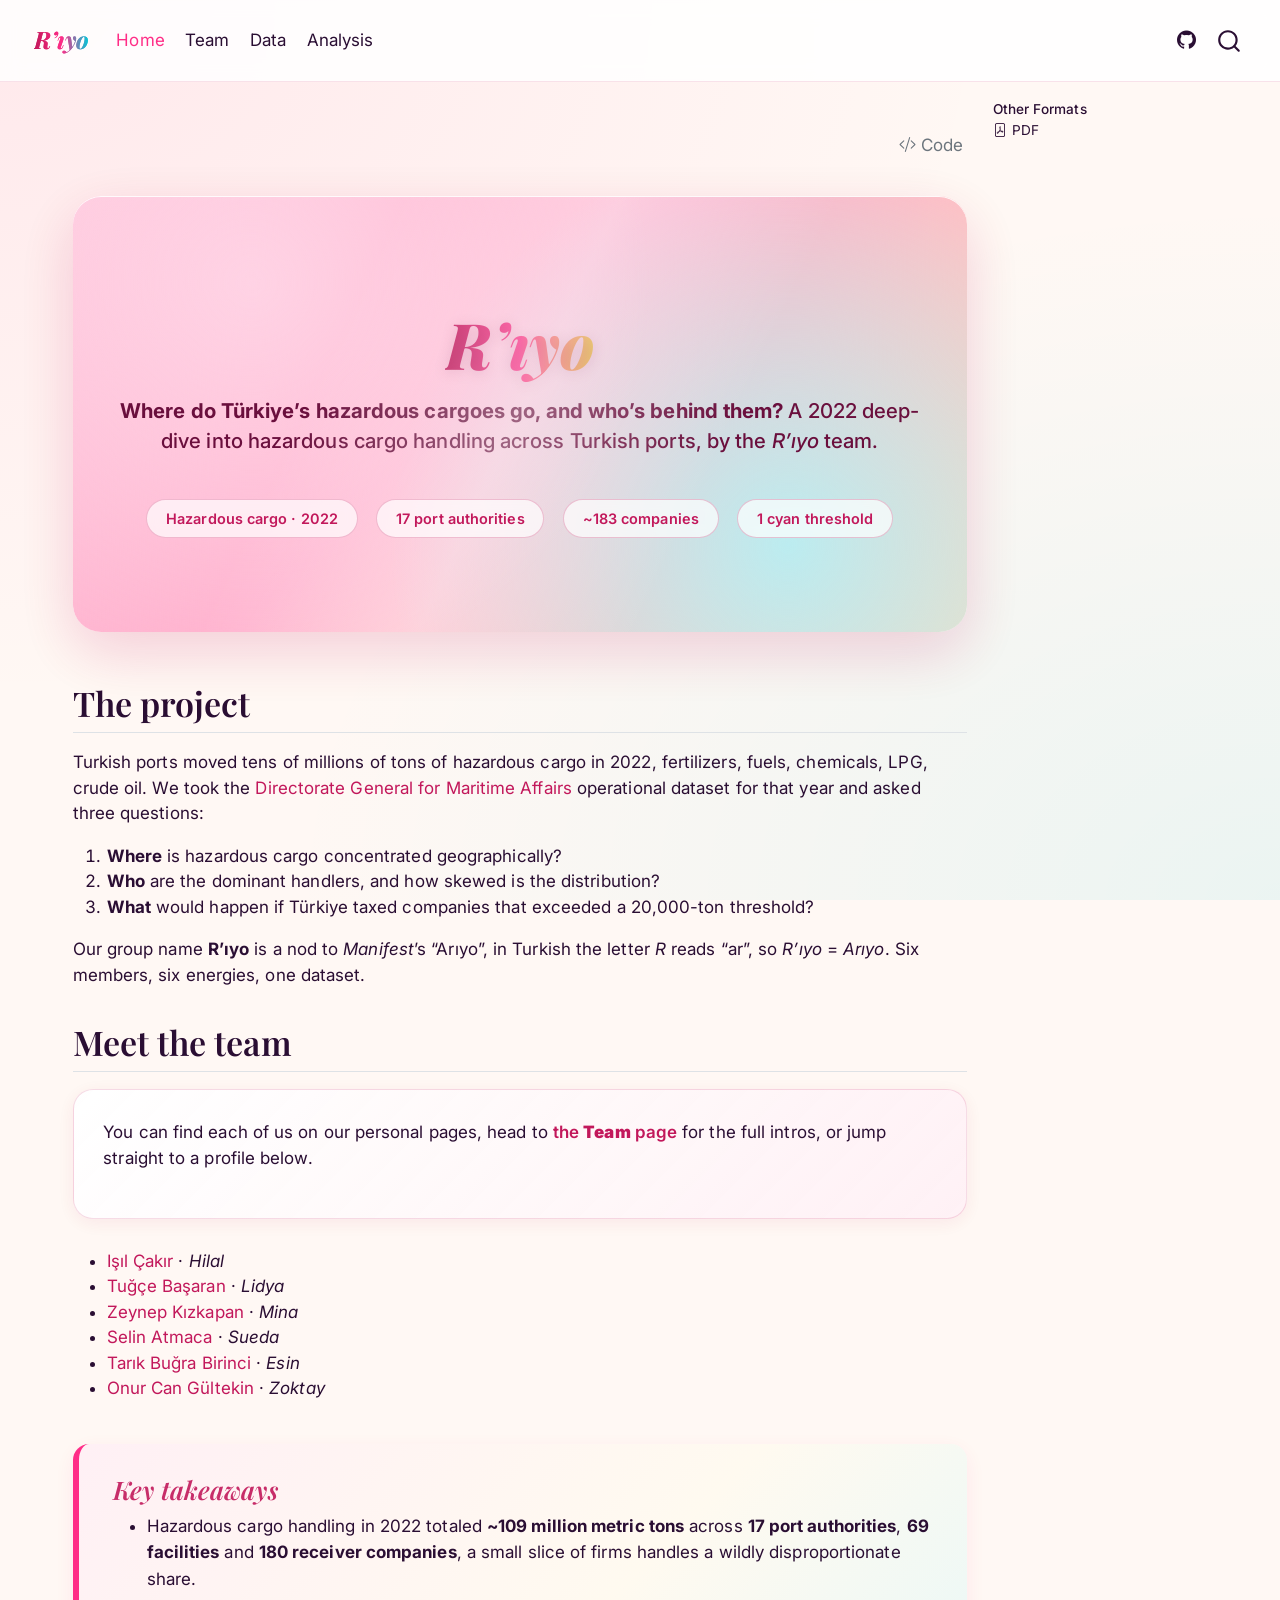
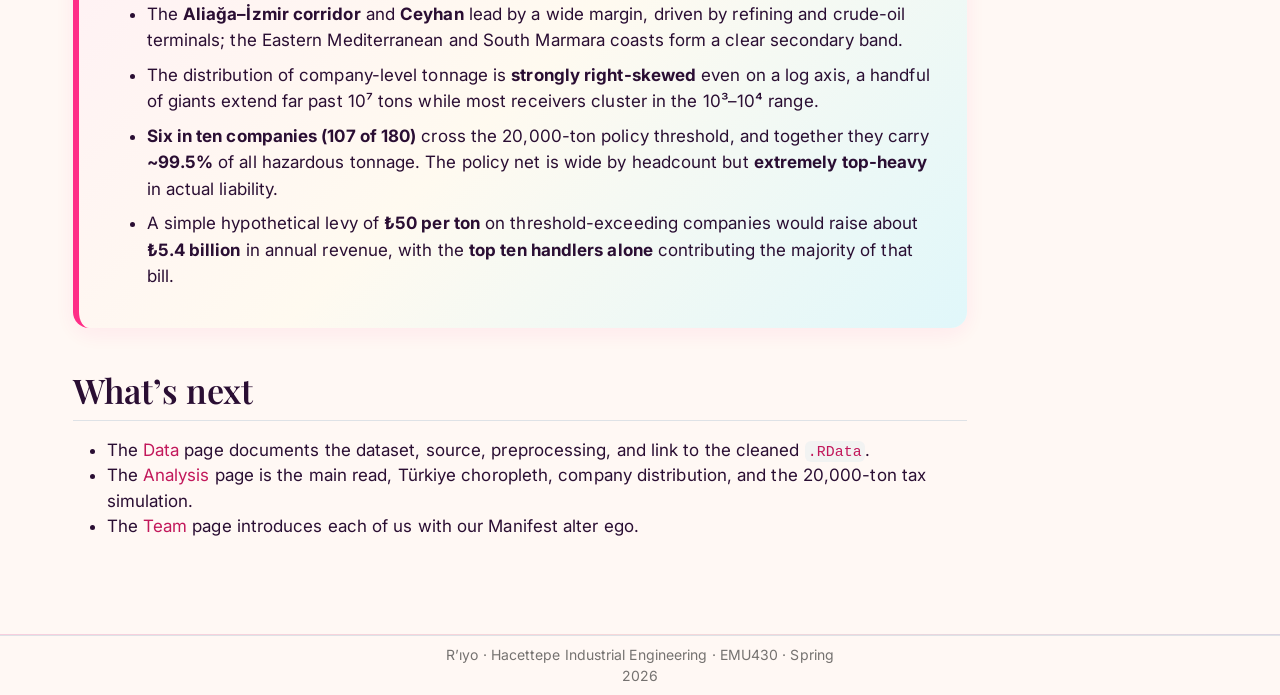
==== commit b1114100: "görsel değişiklikleri, em-dash kalktı" ====
--- a/docs/index.html
+++ b/docs/index.html
@@ -74,7 +74,7 @@
 <link href="site_libs/quarto-html/quarto-syntax-highlighting-7b89279ff1a6dce999919e0e67d4d9ec.css" rel="stylesheet" id="quarto-text-highlighting-styles">
 <script src="site_libs/bootstrap/bootstrap.min.js"></script>
 <link href="site_libs/bootstrap/bootstrap-icons.css" rel="stylesheet">
-<link href="site_libs/bootstrap/bootstrap-bf1f82f331d7b4f65314e436cbcc0504.min.css" rel="stylesheet" append-hash="true" id="quarto-bootstrap" data-mode="light">
+<link href="site_libs/bootstrap/bootstrap-de65a6009b1a2f889098839d39e7a635.min.css" rel="stylesheet" append-hash="true" id="quarto-bootstrap" data-mode="light">
 <script id="quarto-search-options" type="application/json">{
   "location": "navbar",
   "copy-button": false,
@@ -169,27 +169,27 @@
 
 
 
-<section id="rıyo" class="level1 shimmer hero-block">
-<h1 class="shimmer"><em>R’ıyo</em></h1>
+<section id="rıyo" class="level1 hero-block">
+<h1><span class="shimmer"><em>R’ıyo</em></span></h1>
 <div class="tagline">
-<p><strong>Where do Türkiye’s hazardous cargoes go — and who’s behind them?</strong> A 2022 deep-dive into hazardous cargo handling across Turkish ports, by the <em>R’ıyo</em> team.</p>
+<p><strong>Where do Türkiye’s hazardous cargoes go, and who’s behind them?</strong> A 2022 deep-dive into hazardous cargo handling across Turkish ports, by the <em>R’ıyo</em> team.</p>
 </div>
 <p><span class="pill">Hazardous cargo · 2022</span> <span class="pill">17 port authorities</span> <span class="pill">~183 companies</span> <span class="pill">1 cyan threshold</span></p>
 </section>
 <section id="the-project" class="level2">
 <h2 class="anchored" data-anchor-id="the-project">The project</h2>
-<p>Turkish ports moved tens of millions of tons of hazardous cargo in 2022 — fertilizers, fuels, chemicals, LPG, crude oil. We took the <a href="https://denizcilik.uab.gov.tr/">Directorate General for Maritime Affairs</a> operational dataset for that year and asked three questions:</p>
+<p>Turkish ports moved tens of millions of tons of hazardous cargo in 2022, fertilizers, fuels, chemicals, LPG, crude oil. We took the <a href="https://denizcilik.uab.gov.tr/">Directorate General for Maritime Affairs</a> operational dataset for that year and asked three questions:</p>
 <ol type="1">
 <li><strong>Where</strong> is hazardous cargo concentrated geographically?</li>
-<li><strong>Who</strong> are the dominant handlers — and how skewed is the distribution?</li>
+<li><strong>Who</strong> are the dominant handlers, and how skewed is the distribution?</li>
 <li><strong>What</strong> would happen if Türkiye taxed companies that exceeded a 20,000-ton threshold?</li>
 </ol>
-<p>Our group name <strong>R’ıyo</strong> is a nod to <em>Manifest</em>’s “Arıyo” — in Turkish the letter <em>R</em> reads “ar”, so <em>R’ıyo</em> = <em>Arıyo</em>. Six members, six energies, one dataset.</p>
+<p>Our group name <strong>R’ıyo</strong> is a nod to <em>Manifest</em>’s “Arıyo”, in Turkish the letter <em>R</em> reads “ar”, so <em>R’ıyo</em> = <em>Arıyo</em>. Six members, six energies, one dataset.</p>
 </section>
 <section id="meet-the-team" class="level2">
 <h2 class="anchored" data-anchor-id="meet-the-team">Meet the team</h2>
 <div class="member-card">
-<p>You can find each of us on our personal pages — head to <a href="./team.html">the <strong>Team</strong> page</a> for the full intros, or jump straight to a profile below.</p>
+<p>You can find each of us on our personal pages, head to <a href="./team.html">the <strong>Team</strong> page</a> for the full intros, or jump straight to a profile below.</p>
 </div>
 <ul>
 <li><a href="https://emu-hacettepe-analytics.github.io/emu430-spring2026-isilcakrr/">Işıl Çakır</a> · <em>Hilal</em></li>
@@ -202,11 +202,11 @@
 <section id="key-takeaways" class="level3 key-takeaways">
 <h3 class="anchored" data-anchor-id="key-takeaways">Key takeaways</h3>
 <ul>
-<li>Hazardous cargo handling in 2022 totaled <strong>~109 million metric tons</strong> across <strong>17 port authorities</strong>, <strong>69 facilities</strong> and <strong>180 receiver companies</strong> — a small slice of firms handles a wildly disproportionate share.</li>
+<li>Hazardous cargo handling in 2022 totaled <strong>~109 million metric tons</strong> across <strong>17 port authorities</strong>, <strong>69 facilities</strong> and <strong>180 receiver companies</strong>, a small slice of firms handles a wildly disproportionate share.</li>
 <li>The <strong>Aliağa–İzmir corridor</strong> and <strong>Ceyhan</strong> lead by a wide margin, driven by refining and crude-oil terminals; the Eastern Mediterranean and South Marmara coasts form a clear secondary band.</li>
-<li>The distribution of company-level tonnage is <strong>strongly right-skewed</strong> even on a log axis — a handful of giants extend far past 10⁷ tons while most receivers cluster in the 10³–10⁴ range.</li>
-<li><strong>Six in ten companies (107 of 180)</strong> cross the 20,000-ton policy threshold — and together they carry <strong>~99.5%</strong> of all hazardous tonnage. The policy net is wide by headcount but <strong>extremely top-heavy</strong> in actual liability.</li>
-<li>A simple hypothetical levy of <strong>₺50 per ton</strong> on threshold-exceeding companies would raise about <strong>₺5.4 billion</strong> in annual revenue — with the <strong>top ten handlers alone</strong> contributing the majority of that bill.</li>
+<li>The distribution of company-level tonnage is <strong>strongly right-skewed</strong> even on a log axis, a handful of giants extend far past 10⁷ tons while most receivers cluster in the 10³–10⁴ range.</li>
+<li><strong>Six in ten companies (107 of 180)</strong> cross the 20,000-ton policy threshold, and together they carry <strong>~99.5%</strong> of all hazardous tonnage. The policy net is wide by headcount but <strong>extremely top-heavy</strong> in actual liability.</li>
+<li>A simple hypothetical levy of <strong>₺50 per ton</strong> on threshold-exceeding companies would raise about <strong>₺5.4 billion</strong> in annual revenue, with the <strong>top ten handlers alone</strong> contributing the majority of that bill.</li>
 </ul>
 </section>
 </section>
@@ -214,7 +214,7 @@
 <h2 class="anchored" data-anchor-id="whats-next">What’s next</h2>
 <ul>
 <li>The <strong><a href="./data.html">Data</a></strong> page documents the dataset, source, preprocessing, and link to the cleaned <code>.RData</code>.</li>
-<li>The <strong><a href="./analysis.html">Analysis</a></strong> page is the main read — Türkiye choropleth, company distribution, and the 20,000-ton tax simulation.</li>
+<li>The <strong><a href="./analysis.html">Analysis</a></strong> page is the main read, Türkiye choropleth, company distribution, and the 20,000-ton tax simulation.</li>
 <li>The <strong><a href="./team.html">Team</a></strong> page introduces each of us with our Manifest alter ego.</li>
 </ul>
 
@@ -688,10 +688,10 @@
 <span id="cb1-6"><a href="#cb1-6" aria-hidden="true" tabindex="-1"></a><span class="co">---</span></span>
 <span id="cb1-7"><a href="#cb1-7" aria-hidden="true" tabindex="-1"></a></span>
 <span id="cb1-8"><a href="#cb1-8" aria-hidden="true" tabindex="-1"></a>::: {.hero-block}</span>
-<span id="cb1-9"><a href="#cb1-9" aria-hidden="true" tabindex="-1"></a><span class="fu"># *R'ıyo* {.shimmer}</span></span>
+<span id="cb1-9"><a href="#cb1-9" aria-hidden="true" tabindex="-1"></a><span class="fu"># [*R'ıyo*]{.shimmer}</span></span>
 <span id="cb1-10"><a href="#cb1-10" aria-hidden="true" tabindex="-1"></a></span>
 <span id="cb1-11"><a href="#cb1-11" aria-hidden="true" tabindex="-1"></a>::: {.tagline}</span>
-<span id="cb1-12"><a href="#cb1-12" aria-hidden="true" tabindex="-1"></a>**Where do Türkiye's hazardous cargoes go — and who's behind them?**</span>
+<span id="cb1-12"><a href="#cb1-12" aria-hidden="true" tabindex="-1"></a>**Where do Türkiye's hazardous cargoes go, and who's behind them?**</span>
 <span id="cb1-13"><a href="#cb1-13" aria-hidden="true" tabindex="-1"></a>A 2022 deep-dive into hazardous cargo handling across Turkish ports, by the *R'ıyo* team.</span>
 <span id="cb1-14"><a href="#cb1-14" aria-hidden="true" tabindex="-1"></a>:::</span>
 <span id="cb1-15"><a href="#cb1-15" aria-hidden="true" tabindex="-1"></a></span>
@@ -703,18 +703,18 @@
 <span id="cb1-21"><a href="#cb1-21" aria-hidden="true" tabindex="-1"></a></span>
 <span id="cb1-22"><a href="#cb1-22" aria-hidden="true" tabindex="-1"></a><span class="fu">## The project</span></span>
 <span id="cb1-23"><a href="#cb1-23" aria-hidden="true" tabindex="-1"></a></span>
-<span id="cb1-24"><a href="#cb1-24" aria-hidden="true" tabindex="-1"></a>Turkish ports moved tens of millions of tons of hazardous cargo in 2022 — fertilizers, fuels, chemicals, LPG, crude oil. We took the <span class="co">[</span><span class="ot">Directorate General for Maritime Affairs</span><span class="co">](https://denizcilik.uab.gov.tr/)</span> operational dataset for that year and asked three questions:</span>
+<span id="cb1-24"><a href="#cb1-24" aria-hidden="true" tabindex="-1"></a>Turkish ports moved tens of millions of tons of hazardous cargo in 2022, fertilizers, fuels, chemicals, LPG, crude oil. We took the <span class="co">[</span><span class="ot">Directorate General for Maritime Affairs</span><span class="co">](https://denizcilik.uab.gov.tr/)</span> operational dataset for that year and asked three questions:</span>
 <span id="cb1-25"><a href="#cb1-25" aria-hidden="true" tabindex="-1"></a></span>
 <span id="cb1-26"><a href="#cb1-26" aria-hidden="true" tabindex="-1"></a><span class="ss">1. </span>**Where** is hazardous cargo concentrated geographically?</span>
-<span id="cb1-27"><a href="#cb1-27" aria-hidden="true" tabindex="-1"></a><span class="ss">2. </span>**Who** are the dominant handlers — and how skewed is the distribution?</span>
+<span id="cb1-27"><a href="#cb1-27" aria-hidden="true" tabindex="-1"></a><span class="ss">2. </span>**Who** are the dominant handlers, and how skewed is the distribution?</span>
 <span id="cb1-28"><a href="#cb1-28" aria-hidden="true" tabindex="-1"></a><span class="ss">3. </span>**What** would happen if Türkiye taxed companies that exceeded a 20,000-ton threshold?</span>
 <span id="cb1-29"><a href="#cb1-29" aria-hidden="true" tabindex="-1"></a></span>
-<span id="cb1-30"><a href="#cb1-30" aria-hidden="true" tabindex="-1"></a>Our group name **R'ıyo** is a nod to *Manifest*'s "Arıyo" — in Turkish the letter *R* reads "ar", so *R'ıyo* = *Arıyo*. Six members, six energies, one dataset.</span>
+<span id="cb1-30"><a href="#cb1-30" aria-hidden="true" tabindex="-1"></a>Our group name **R'ıyo** is a nod to *Manifest*'s "Arıyo", in Turkish the letter *R* reads "ar", so *R'ıyo* = *Arıyo*. Six members, six energies, one dataset.</span>
 <span id="cb1-31"><a href="#cb1-31" aria-hidden="true" tabindex="-1"></a></span>
 <span id="cb1-32"><a href="#cb1-32" aria-hidden="true" tabindex="-1"></a><span class="fu">## Meet the team</span></span>
 <span id="cb1-33"><a href="#cb1-33" aria-hidden="true" tabindex="-1"></a></span>
 <span id="cb1-34"><a href="#cb1-34" aria-hidden="true" tabindex="-1"></a>::: {.member-card}</span>
-<span id="cb1-35"><a href="#cb1-35" aria-hidden="true" tabindex="-1"></a>You can find each of us on our personal pages — head to <span class="co">[</span><span class="ot">the **Team** page</span><span class="co">](team.qmd)</span> for the full intros, or jump straight to a profile below.</span>
+<span id="cb1-35"><a href="#cb1-35" aria-hidden="true" tabindex="-1"></a>You can find each of us on our personal pages, head to <span class="co">[</span><span class="ot">the **Team** page</span><span class="co">](team.qmd)</span> for the full intros, or jump straight to a profile below.</span>
 <span id="cb1-36"><a href="#cb1-36" aria-hidden="true" tabindex="-1"></a>:::</span>
 <span id="cb1-37"><a href="#cb1-37" aria-hidden="true" tabindex="-1"></a></span>
 <span id="cb1-38"><a href="#cb1-38" aria-hidden="true" tabindex="-1"></a><span class="ss">- </span><span class="co">[</span><span class="ot">Işıl Çakır</span><span class="co">](https://emu-hacettepe-analytics.github.io/emu430-spring2026-isilcakrr/)</span> · *Hilal*</span>
@@ -727,17 +727,17 @@
 <span id="cb1-45"><a href="#cb1-45" aria-hidden="true" tabindex="-1"></a>::: {.key-takeaways}</span>
 <span id="cb1-46"><a href="#cb1-46" aria-hidden="true" tabindex="-1"></a><span class="fu">### Key takeaways</span></span>
 <span id="cb1-47"><a href="#cb1-47" aria-hidden="true" tabindex="-1"></a></span>
-<span id="cb1-48"><a href="#cb1-48" aria-hidden="true" tabindex="-1"></a><span class="ss">- </span>Hazardous cargo handling in 2022 totaled **~109 million metric tons** across **17 port authorities**, **69 facilities** and **180 receiver companies** — a small slice of firms handles a wildly disproportionate share.</span>
+<span id="cb1-48"><a href="#cb1-48" aria-hidden="true" tabindex="-1"></a><span class="ss">- </span>Hazardous cargo handling in 2022 totaled **~109 million metric tons** across **17 port authorities**, **69 facilities** and **180 receiver companies**, a small slice of firms handles a wildly disproportionate share.</span>
 <span id="cb1-49"><a href="#cb1-49" aria-hidden="true" tabindex="-1"></a><span class="ss">- </span>The **Aliağa–İzmir corridor** and **Ceyhan** lead by a wide margin, driven by refining and crude-oil terminals; the Eastern Mediterranean and South Marmara coasts form a clear secondary band.</span>
-<span id="cb1-50"><a href="#cb1-50" aria-hidden="true" tabindex="-1"></a><span class="ss">- </span>The distribution of company-level tonnage is **strongly right-skewed** even on a log axis — a handful of giants extend far past 10⁷ tons while most receivers cluster in the 10³–10⁴ range.</span>
-<span id="cb1-51"><a href="#cb1-51" aria-hidden="true" tabindex="-1"></a><span class="ss">- </span>**Six in ten companies (107 of 180)** cross the 20,000-ton policy threshold — and together they carry **~99.5%** of all hazardous tonnage. The policy net is wide by headcount but **extremely top-heavy** in actual liability.</span>
-<span id="cb1-52"><a href="#cb1-52" aria-hidden="true" tabindex="-1"></a><span class="ss">- </span>A simple hypothetical levy of **₺50 per ton** on threshold-exceeding companies would raise about **₺5.4 billion** in annual revenue — with the **top ten handlers alone** contributing the majority of that bill.</span>
+<span id="cb1-50"><a href="#cb1-50" aria-hidden="true" tabindex="-1"></a><span class="ss">- </span>The distribution of company-level tonnage is **strongly right-skewed** even on a log axis, a handful of giants extend far past 10⁷ tons while most receivers cluster in the 10³–10⁴ range.</span>
+<span id="cb1-51"><a href="#cb1-51" aria-hidden="true" tabindex="-1"></a><span class="ss">- </span>**Six in ten companies (107 of 180)** cross the 20,000-ton policy threshold, and together they carry **~99.5%** of all hazardous tonnage. The policy net is wide by headcount but **extremely top-heavy** in actual liability.</span>
+<span id="cb1-52"><a href="#cb1-52" aria-hidden="true" tabindex="-1"></a><span class="ss">- </span>A simple hypothetical levy of **₺50 per ton** on threshold-exceeding companies would raise about **₺5.4 billion** in annual revenue, with the **top ten handlers alone** contributing the majority of that bill.</span>
 <span id="cb1-53"><a href="#cb1-53" aria-hidden="true" tabindex="-1"></a>:::</span>
 <span id="cb1-54"><a href="#cb1-54" aria-hidden="true" tabindex="-1"></a></span>
 <span id="cb1-55"><a href="#cb1-55" aria-hidden="true" tabindex="-1"></a><span class="fu">## What's next</span></span>
 <span id="cb1-56"><a href="#cb1-56" aria-hidden="true" tabindex="-1"></a></span>
 <span id="cb1-57"><a href="#cb1-57" aria-hidden="true" tabindex="-1"></a><span class="ss">- </span>The **[Data](data.qmd)** page documents the dataset, source, preprocessing, and link to the cleaned <span class="in">`.RData`</span>.</span>
-<span id="cb1-58"><a href="#cb1-58" aria-hidden="true" tabindex="-1"></a><span class="ss">- </span>The **[Analysis](analysis.qmd)** page is the main read — Türkiye choropleth, company distribution, and the 20,000-ton tax simulation.</span>
+<span id="cb1-58"><a href="#cb1-58" aria-hidden="true" tabindex="-1"></a><span class="ss">- </span>The **[Analysis](analysis.qmd)** page is the main read, Türkiye choropleth, company distribution, and the 20,000-ton tax simulation.</span>
 <span id="cb1-59"><a href="#cb1-59" aria-hidden="true" tabindex="-1"></a><span class="ss">- </span>The **[Team](team.qmd)** page introduces each of us with our Manifest alter ego.</span></code></pre></div><button title="Copy to Clipboard" class="code-copy-button" data-in-quarto-modal=""><i class="bi"></i></button></div>
 </div></div></div></div></div>
 </div> <!-- /content -->
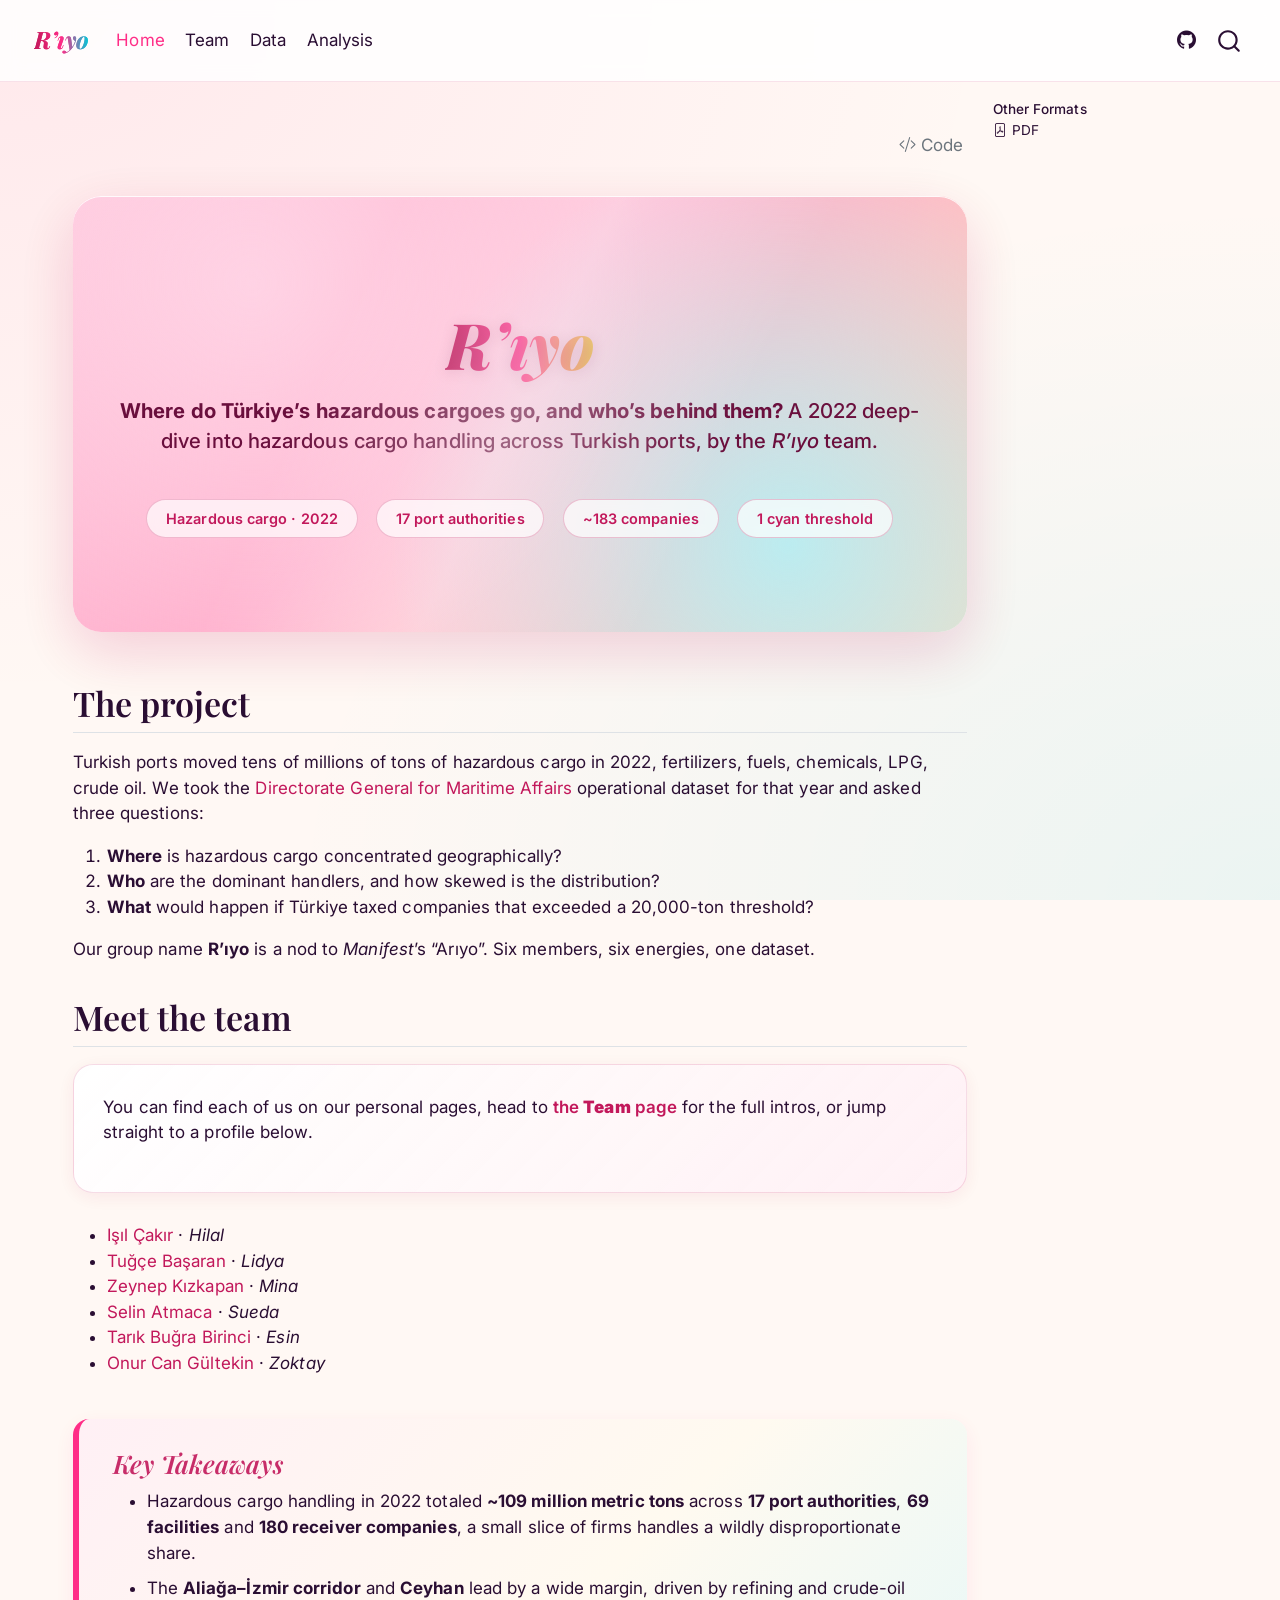
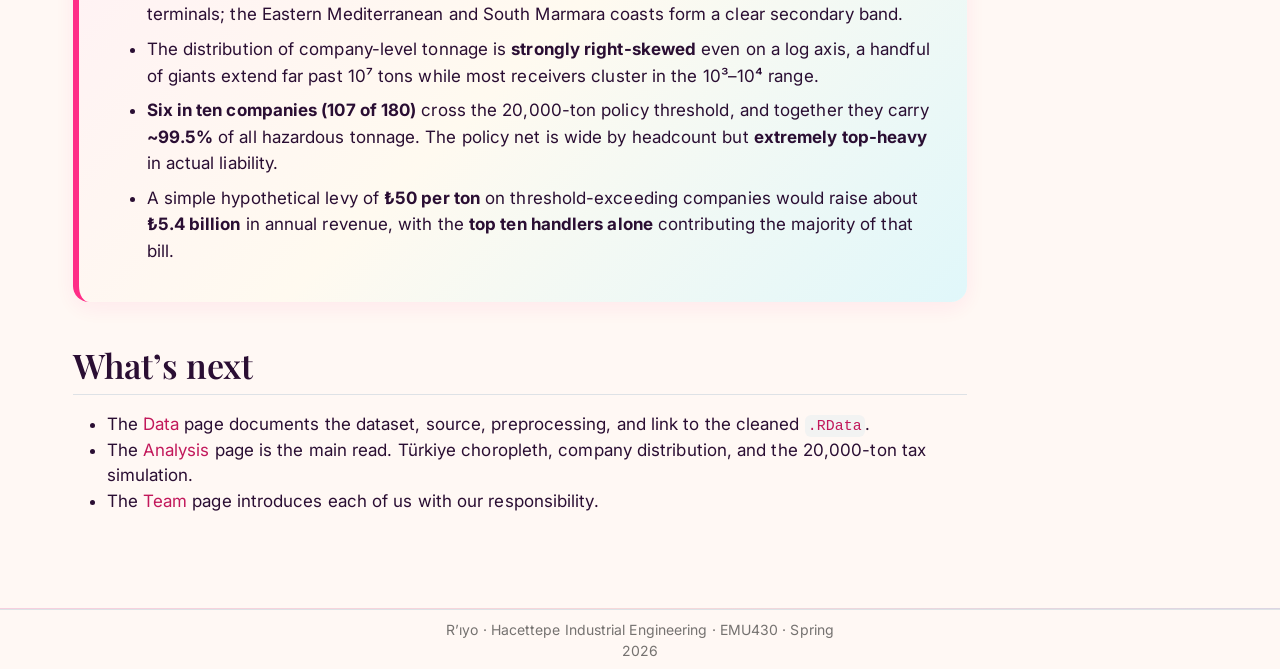
==== commit 2515d89f: "analiz" ====
--- a/docs/index.html
+++ b/docs/index.html
@@ -184,7 +184,7 @@
 <li><strong>Who</strong> are the dominant handlers, and how skewed is the distribution?</li>
 <li><strong>What</strong> would happen if Türkiye taxed companies that exceeded a 20,000-ton threshold?</li>
 </ol>
-<p>Our group name <strong>R’ıyo</strong> is a nod to <em>Manifest</em>’s “Arıyo”, in Turkish the letter <em>R</em> reads “ar”, so <em>R’ıyo</em> = <em>Arıyo</em>. Six members, six energies, one dataset.</p>
+<p>Our group name <strong>R’ıyo</strong> is a nod to <em>Manifest</em>’s “Arıyo”. Six members, six energies, one dataset.</p>
 </section>
 <section id="meet-the-team" class="level2">
 <h2 class="anchored" data-anchor-id="meet-the-team">Meet the team</h2>
@@ -200,7 +200,7 @@
 <li><a href="https://emu-hacettepe-analytics.github.io/emu430-spring2026-onurcangultekin/">Onur Can Gültekin</a> · <em>Zoktay</em></li>
 </ul>
 <section id="key-takeaways" class="level3 key-takeaways">
-<h3 class="anchored" data-anchor-id="key-takeaways">Key takeaways</h3>
+<h3 class="anchored" data-anchor-id="key-takeaways">Key Takeaways</h3>
 <ul>
 <li>Hazardous cargo handling in 2022 totaled <strong>~109 million metric tons</strong> across <strong>17 port authorities</strong>, <strong>69 facilities</strong> and <strong>180 receiver companies</strong>, a small slice of firms handles a wildly disproportionate share.</li>
 <li>The <strong>Aliağa–İzmir corridor</strong> and <strong>Ceyhan</strong> lead by a wide margin, driven by refining and crude-oil terminals; the Eastern Mediterranean and South Marmara coasts form a clear secondary band.</li>
@@ -214,8 +214,8 @@
 <h2 class="anchored" data-anchor-id="whats-next">What’s next</h2>
 <ul>
 <li>The <strong><a href="./data.html">Data</a></strong> page documents the dataset, source, preprocessing, and link to the cleaned <code>.RData</code>.</li>
-<li>The <strong><a href="./analysis.html">Analysis</a></strong> page is the main read, Türkiye choropleth, company distribution, and the 20,000-ton tax simulation.</li>
-<li>The <strong><a href="./team.html">Team</a></strong> page introduces each of us with our Manifest alter ego.</li>
+<li>The <strong><a href="./analysis.html">Analysis</a></strong> page is the main read. Türkiye choropleth, company distribution, and the 20,000-ton tax simulation.</li>
+<li>The <strong><a href="./team.html">Team</a></strong> page introduces each of us with our responsibility.</li>
 </ul>
 
 
@@ -709,7 +709,7 @@
 <span id="cb1-27"><a href="#cb1-27" aria-hidden="true" tabindex="-1"></a><span class="ss">2. </span>**Who** are the dominant handlers, and how skewed is the distribution?</span>
 <span id="cb1-28"><a href="#cb1-28" aria-hidden="true" tabindex="-1"></a><span class="ss">3. </span>**What** would happen if Türkiye taxed companies that exceeded a 20,000-ton threshold?</span>
 <span id="cb1-29"><a href="#cb1-29" aria-hidden="true" tabindex="-1"></a></span>
-<span id="cb1-30"><a href="#cb1-30" aria-hidden="true" tabindex="-1"></a>Our group name **R'ıyo** is a nod to *Manifest*'s "Arıyo", in Turkish the letter *R* reads "ar", so *R'ıyo* = *Arıyo*. Six members, six energies, one dataset.</span>
+<span id="cb1-30"><a href="#cb1-30" aria-hidden="true" tabindex="-1"></a>Our group name **R'ıyo** is a nod to *Manifest*'s "Arıyo". Six members, six energies, one dataset.</span>
 <span id="cb1-31"><a href="#cb1-31" aria-hidden="true" tabindex="-1"></a></span>
 <span id="cb1-32"><a href="#cb1-32" aria-hidden="true" tabindex="-1"></a><span class="fu">## Meet the team</span></span>
 <span id="cb1-33"><a href="#cb1-33" aria-hidden="true" tabindex="-1"></a></span>
@@ -725,7 +725,7 @@
 <span id="cb1-43"><a href="#cb1-43" aria-hidden="true" tabindex="-1"></a><span class="ss">- </span><span class="co">[</span><span class="ot">Onur Can Gültekin</span><span class="co">](https://emu-hacettepe-analytics.github.io/emu430-spring2026-onurcangultekin/)</span> · *Zoktay*</span>
 <span id="cb1-44"><a href="#cb1-44" aria-hidden="true" tabindex="-1"></a></span>
 <span id="cb1-45"><a href="#cb1-45" aria-hidden="true" tabindex="-1"></a>::: {.key-takeaways}</span>
-<span id="cb1-46"><a href="#cb1-46" aria-hidden="true" tabindex="-1"></a><span class="fu">### Key takeaways</span></span>
+<span id="cb1-46"><a href="#cb1-46" aria-hidden="true" tabindex="-1"></a><span class="fu">### Key Takeaways</span></span>
 <span id="cb1-47"><a href="#cb1-47" aria-hidden="true" tabindex="-1"></a></span>
 <span id="cb1-48"><a href="#cb1-48" aria-hidden="true" tabindex="-1"></a><span class="ss">- </span>Hazardous cargo handling in 2022 totaled **~109 million metric tons** across **17 port authorities**, **69 facilities** and **180 receiver companies**, a small slice of firms handles a wildly disproportionate share.</span>
 <span id="cb1-49"><a href="#cb1-49" aria-hidden="true" tabindex="-1"></a><span class="ss">- </span>The **Aliağa–İzmir corridor** and **Ceyhan** lead by a wide margin, driven by refining and crude-oil terminals; the Eastern Mediterranean and South Marmara coasts form a clear secondary band.</span>
@@ -737,8 +737,8 @@
 <span id="cb1-55"><a href="#cb1-55" aria-hidden="true" tabindex="-1"></a><span class="fu">## What's next</span></span>
 <span id="cb1-56"><a href="#cb1-56" aria-hidden="true" tabindex="-1"></a></span>
 <span id="cb1-57"><a href="#cb1-57" aria-hidden="true" tabindex="-1"></a><span class="ss">- </span>The **[Data](data.qmd)** page documents the dataset, source, preprocessing, and link to the cleaned <span class="in">`.RData`</span>.</span>
-<span id="cb1-58"><a href="#cb1-58" aria-hidden="true" tabindex="-1"></a><span class="ss">- </span>The **[Analysis](analysis.qmd)** page is the main read, Türkiye choropleth, company distribution, and the 20,000-ton tax simulation.</span>
-<span id="cb1-59"><a href="#cb1-59" aria-hidden="true" tabindex="-1"></a><span class="ss">- </span>The **[Team](team.qmd)** page introduces each of us with our Manifest alter ego.</span></code></pre></div><button title="Copy to Clipboard" class="code-copy-button" data-in-quarto-modal=""><i class="bi"></i></button></div>
+<span id="cb1-58"><a href="#cb1-58" aria-hidden="true" tabindex="-1"></a><span class="ss">- </span>The **[Analysis](analysis.qmd)** page is the main read. Türkiye choropleth, company distribution, and the 20,000-ton tax simulation.</span>
+<span id="cb1-59"><a href="#cb1-59" aria-hidden="true" tabindex="-1"></a><span class="ss">- </span>The **[Team](team.qmd)** page introduces each of us with our responsibility.</span></code></pre></div><button title="Copy to Clipboard" class="code-copy-button" data-in-quarto-modal=""><i class="bi"></i></button></div>
 </div></div></div></div></div>
 </div> <!-- /content -->
 <footer class="footer">
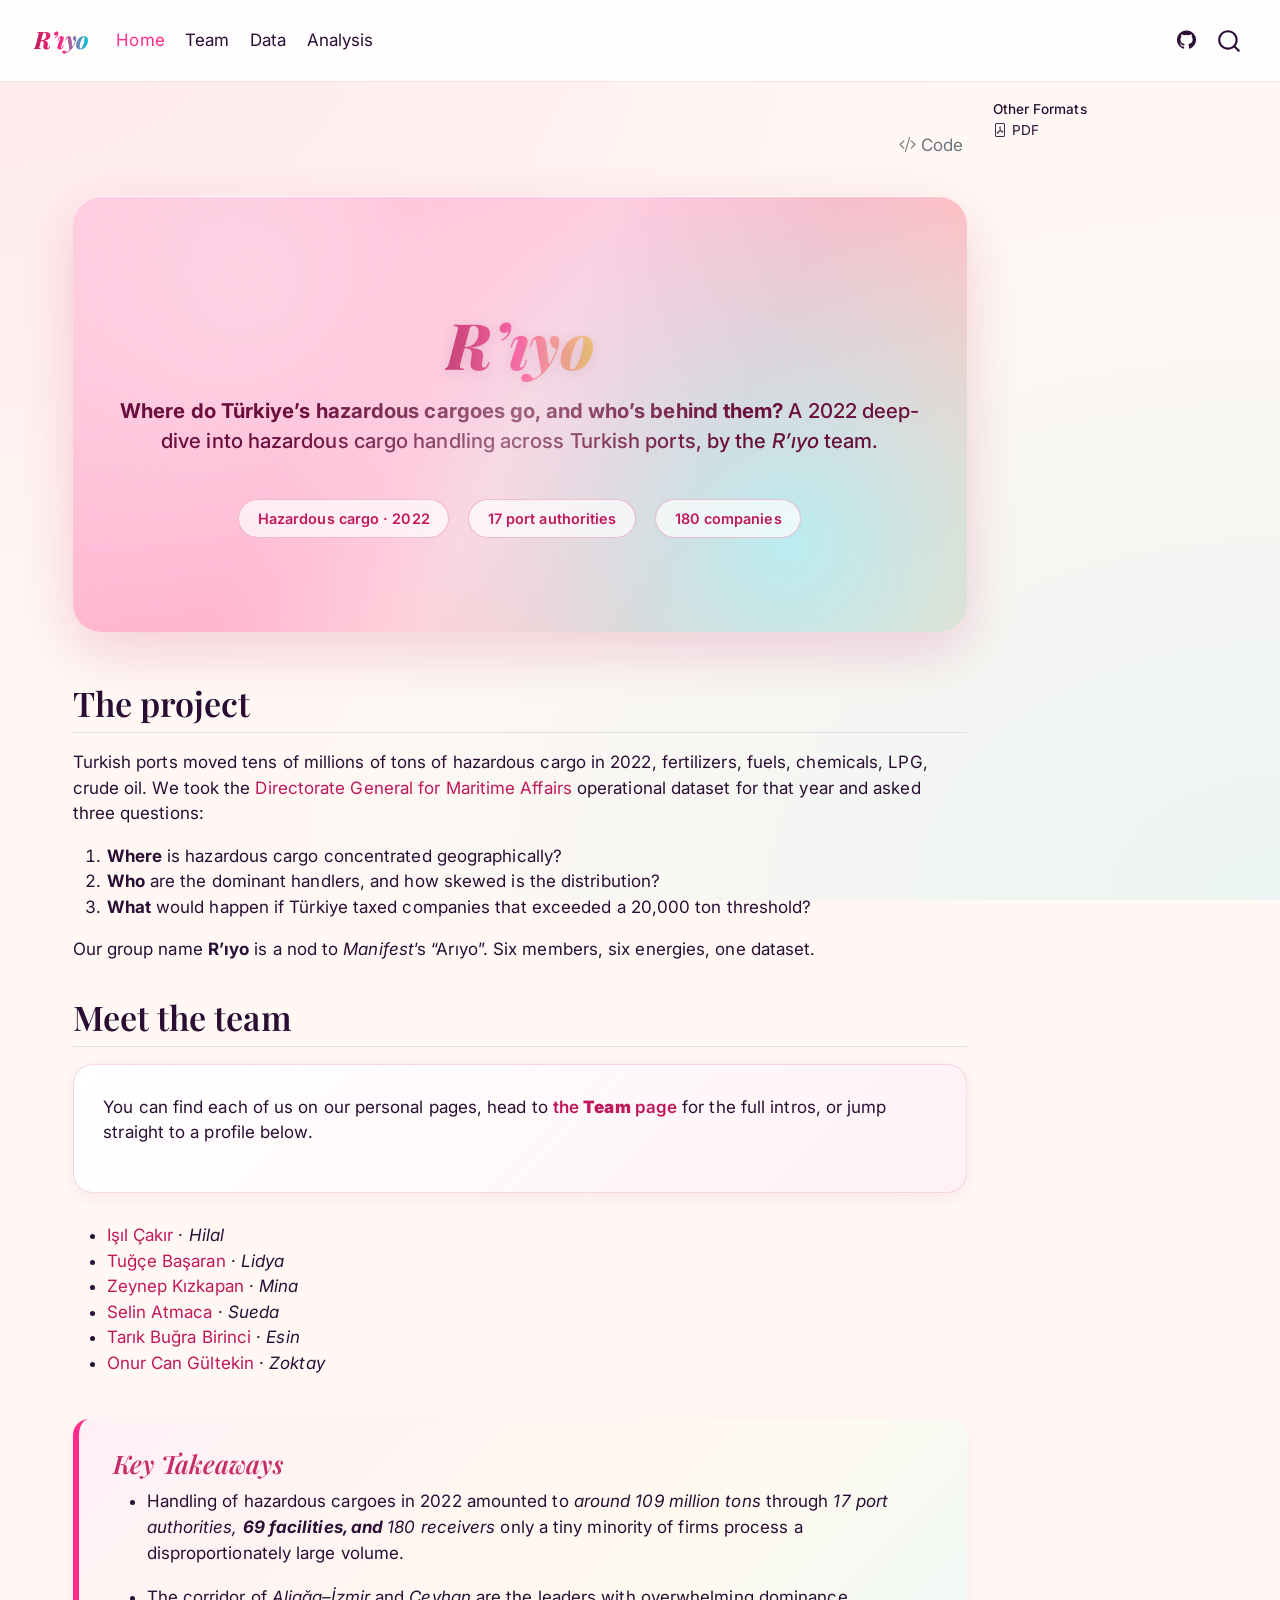
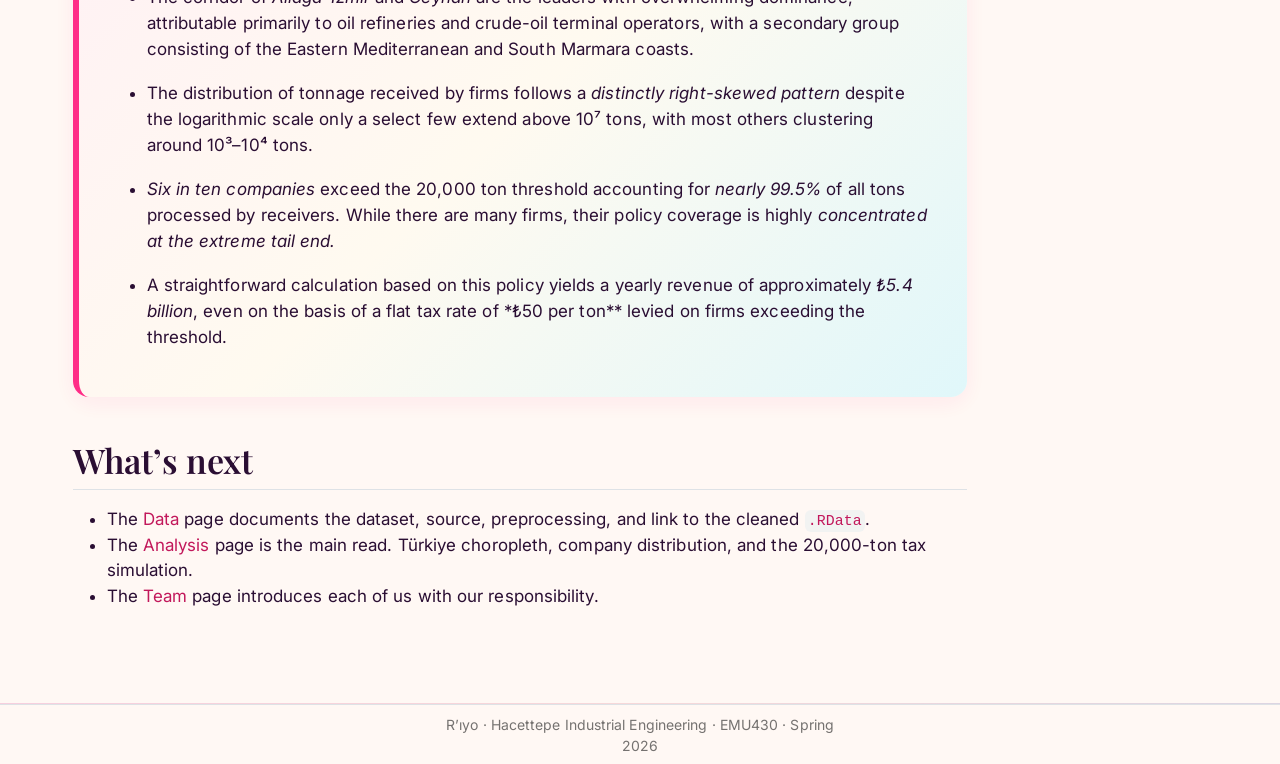
==== commit 07794dd9: "ok" ====
--- a/docs/index.html
+++ b/docs/index.html
@@ -174,7 +174,7 @@
 <div class="tagline">
 <p><strong>Where do Türkiye’s hazardous cargoes go, and who’s behind them?</strong> A 2022 deep-dive into hazardous cargo handling across Turkish ports, by the <em>R’ıyo</em> team.</p>
 </div>
-<p><span class="pill">Hazardous cargo · 2022</span> <span class="pill">17 port authorities</span> <span class="pill">~183 companies</span> <span class="pill">1 cyan threshold</span></p>
+<p><span class="pill">Hazardous cargo · 2022</span> <span class="pill">17 port authorities</span> <span class="pill">180 companies</span></p>
 </section>
 <section id="the-project" class="level2">
 <h2 class="anchored" data-anchor-id="the-project">The project</h2>
@@ -182,7 +182,7 @@
 <ol type="1">
 <li><strong>Where</strong> is hazardous cargo concentrated geographically?</li>
 <li><strong>Who</strong> are the dominant handlers, and how skewed is the distribution?</li>
-<li><strong>What</strong> would happen if Türkiye taxed companies that exceeded a 20,000-ton threshold?</li>
+<li><strong>What</strong> would happen if Türkiye taxed companies that exceeded a 20,000 ton threshold?</li>
 </ol>
 <p>Our group name <strong>R’ıyo</strong> is a nod to <em>Manifest</em>’s “Arıyo”. Six members, six energies, one dataset.</p>
 </section>
@@ -202,11 +202,11 @@
 <section id="key-takeaways" class="level3 key-takeaways">
 <h3 class="anchored" data-anchor-id="key-takeaways">Key Takeaways</h3>
 <ul>
-<li>Hazardous cargo handling in 2022 totaled <strong>~109 million metric tons</strong> across <strong>17 port authorities</strong>, <strong>69 facilities</strong> and <strong>180 receiver companies</strong>, a small slice of firms handles a wildly disproportionate share.</li>
-<li>The <strong>Aliağa–İzmir corridor</strong> and <strong>Ceyhan</strong> lead by a wide margin, driven by refining and crude-oil terminals; the Eastern Mediterranean and South Marmara coasts form a clear secondary band.</li>
-<li>The distribution of company-level tonnage is <strong>strongly right-skewed</strong> even on a log axis, a handful of giants extend far past 10⁷ tons while most receivers cluster in the 10³–10⁴ range.</li>
-<li><strong>Six in ten companies (107 of 180)</strong> cross the 20,000-ton policy threshold, and together they carry <strong>~99.5%</strong> of all hazardous tonnage. The policy net is wide by headcount but <strong>extremely top-heavy</strong> in actual liability.</li>
-<li>A simple hypothetical levy of <strong>₺50 per ton</strong> on threshold-exceeding companies would raise about <strong>₺5.4 billion</strong> in annual revenue, with the <strong>top ten handlers alone</strong> contributing the majority of that bill.</li>
+<li><p>Handling of hazardous cargoes in 2022 amounted to <em>around 109 million tons</em> through <em>17 port authorities, <strong>69 facilities, and </strong>180 receivers</em> only a tiny minority of firms process a disproportionately large volume.</p></li>
+<li><p>The corridor of <em>Aliağa–İzmir</em> and <em>Ceyhan</em> are the leaders with overwhelming dominance, attributable primarily to oil refineries and crude-oil terminal operators, with a secondary group consisting of the Eastern Mediterranean and South Marmara coasts.</p></li>
+<li><p>The distribution of tonnage received by firms follows a <em>distinctly right-skewed pattern</em> despite the logarithmic scale only a select few extend above 10⁷ tons, with most others clustering around 10³–10⁴ tons.</p></li>
+<li><p><em>Six in ten companies</em> exceed the 20,000 ton threshold accounting for <em>nearly 99.5%</em> of all tons processed by receivers. While there are many firms, their policy coverage is highly <em>concentrated at the extreme tail end.</em></p></li>
+<li><p>A straightforward calculation based on this policy yields a yearly revenue of approximately <em>₺5.4 billion</em>, even on the basis of a flat tax rate of *₺50 per ton** levied on firms exceeding the threshold.</p></li>
 </ul>
 </section>
 </section>
@@ -697,48 +697,51 @@
 <span id="cb1-15"><a href="#cb1-15" aria-hidden="true" tabindex="-1"></a></span>
 <span id="cb1-16"><a href="#cb1-16" aria-hidden="true" tabindex="-1"></a><span class="co">[</span><span class="ot">Hazardous cargo · 2022</span><span class="co">]</span>{.pill}</span>
 <span id="cb1-17"><a href="#cb1-17" aria-hidden="true" tabindex="-1"></a><span class="co">[</span><span class="ot">17 port authorities</span><span class="co">]</span>{.pill}</span>
-<span id="cb1-18"><a href="#cb1-18" aria-hidden="true" tabindex="-1"></a><span class="co">[</span><span class="ot">~183 companies</span><span class="co">]</span>{.pill}</span>
-<span id="cb1-19"><a href="#cb1-19" aria-hidden="true" tabindex="-1"></a><span class="co">[</span><span class="ot">1 cyan threshold</span><span class="co">]</span>{.pill}</span>
-<span id="cb1-20"><a href="#cb1-20" aria-hidden="true" tabindex="-1"></a>:::</span>
-<span id="cb1-21"><a href="#cb1-21" aria-hidden="true" tabindex="-1"></a></span>
-<span id="cb1-22"><a href="#cb1-22" aria-hidden="true" tabindex="-1"></a><span class="fu">## The project</span></span>
-<span id="cb1-23"><a href="#cb1-23" aria-hidden="true" tabindex="-1"></a></span>
-<span id="cb1-24"><a href="#cb1-24" aria-hidden="true" tabindex="-1"></a>Turkish ports moved tens of millions of tons of hazardous cargo in 2022, fertilizers, fuels, chemicals, LPG, crude oil. We took the <span class="co">[</span><span class="ot">Directorate General for Maritime Affairs</span><span class="co">](https://denizcilik.uab.gov.tr/)</span> operational dataset for that year and asked three questions:</span>
-<span id="cb1-25"><a href="#cb1-25" aria-hidden="true" tabindex="-1"></a></span>
-<span id="cb1-26"><a href="#cb1-26" aria-hidden="true" tabindex="-1"></a><span class="ss">1. </span>**Where** is hazardous cargo concentrated geographically?</span>
-<span id="cb1-27"><a href="#cb1-27" aria-hidden="true" tabindex="-1"></a><span class="ss">2. </span>**Who** are the dominant handlers, and how skewed is the distribution?</span>
-<span id="cb1-28"><a href="#cb1-28" aria-hidden="true" tabindex="-1"></a><span class="ss">3. </span>**What** would happen if Türkiye taxed companies that exceeded a 20,000-ton threshold?</span>
-<span id="cb1-29"><a href="#cb1-29" aria-hidden="true" tabindex="-1"></a></span>
-<span id="cb1-30"><a href="#cb1-30" aria-hidden="true" tabindex="-1"></a>Our group name **R'ıyo** is a nod to *Manifest*'s "Arıyo". Six members, six energies, one dataset.</span>
-<span id="cb1-31"><a href="#cb1-31" aria-hidden="true" tabindex="-1"></a></span>
-<span id="cb1-32"><a href="#cb1-32" aria-hidden="true" tabindex="-1"></a><span class="fu">## Meet the team</span></span>
-<span id="cb1-33"><a href="#cb1-33" aria-hidden="true" tabindex="-1"></a></span>
-<span id="cb1-34"><a href="#cb1-34" aria-hidden="true" tabindex="-1"></a>::: {.member-card}</span>
-<span id="cb1-35"><a href="#cb1-35" aria-hidden="true" tabindex="-1"></a>You can find each of us on our personal pages, head to <span class="co">[</span><span class="ot">the **Team** page</span><span class="co">](team.qmd)</span> for the full intros, or jump straight to a profile below.</span>
-<span id="cb1-36"><a href="#cb1-36" aria-hidden="true" tabindex="-1"></a>:::</span>
-<span id="cb1-37"><a href="#cb1-37" aria-hidden="true" tabindex="-1"></a></span>
-<span id="cb1-38"><a href="#cb1-38" aria-hidden="true" tabindex="-1"></a><span class="ss">- </span><span class="co">[</span><span class="ot">Işıl Çakır</span><span class="co">](https://emu-hacettepe-analytics.github.io/emu430-spring2026-isilcakrr/)</span> · *Hilal*</span>
-<span id="cb1-39"><a href="#cb1-39" aria-hidden="true" tabindex="-1"></a><span class="ss">- </span><span class="co">[</span><span class="ot">Tuğçe Başaran</span><span class="co">](https://emu-hacettepe-analytics.github.io/emu430-spring2026-TugceBasaran/)</span> · *Lidya*</span>
-<span id="cb1-40"><a href="#cb1-40" aria-hidden="true" tabindex="-1"></a><span class="ss">- </span><span class="co">[</span><span class="ot">Zeynep Kızkapan</span><span class="co">](https://emu-hacettepe-analytics.github.io/emu430-spring2026-zeynepkizkapann/)</span> · *Mina*</span>
-<span id="cb1-41"><a href="#cb1-41" aria-hidden="true" tabindex="-1"></a><span class="ss">- </span><span class="co">[</span><span class="ot">Selin Atmaca</span><span class="co">](https://emu-hacettepe-analytics.github.io/emu430-spring2026-selinatmaca-lab/)</span> · *Sueda*</span>
-<span id="cb1-42"><a href="#cb1-42" aria-hidden="true" tabindex="-1"></a><span class="ss">- </span><span class="co">[</span><span class="ot">Tarık Buğra Birinci</span><span class="co">](https://emu-hacettepe-analytics.github.io/emu430-spring2026-birincitarikbugra/)</span> · *Esin*</span>
-<span id="cb1-43"><a href="#cb1-43" aria-hidden="true" tabindex="-1"></a><span class="ss">- </span><span class="co">[</span><span class="ot">Onur Can Gültekin</span><span class="co">](https://emu-hacettepe-analytics.github.io/emu430-spring2026-onurcangultekin/)</span> · *Zoktay*</span>
-<span id="cb1-44"><a href="#cb1-44" aria-hidden="true" tabindex="-1"></a></span>
-<span id="cb1-45"><a href="#cb1-45" aria-hidden="true" tabindex="-1"></a>::: {.key-takeaways}</span>
-<span id="cb1-46"><a href="#cb1-46" aria-hidden="true" tabindex="-1"></a><span class="fu">### Key Takeaways</span></span>
-<span id="cb1-47"><a href="#cb1-47" aria-hidden="true" tabindex="-1"></a></span>
-<span id="cb1-48"><a href="#cb1-48" aria-hidden="true" tabindex="-1"></a><span class="ss">- </span>Hazardous cargo handling in 2022 totaled **~109 million metric tons** across **17 port authorities**, **69 facilities** and **180 receiver companies**, a small slice of firms handles a wildly disproportionate share.</span>
-<span id="cb1-49"><a href="#cb1-49" aria-hidden="true" tabindex="-1"></a><span class="ss">- </span>The **Aliağa–İzmir corridor** and **Ceyhan** lead by a wide margin, driven by refining and crude-oil terminals; the Eastern Mediterranean and South Marmara coasts form a clear secondary band.</span>
-<span id="cb1-50"><a href="#cb1-50" aria-hidden="true" tabindex="-1"></a><span class="ss">- </span>The distribution of company-level tonnage is **strongly right-skewed** even on a log axis, a handful of giants extend far past 10⁷ tons while most receivers cluster in the 10³–10⁴ range.</span>
-<span id="cb1-51"><a href="#cb1-51" aria-hidden="true" tabindex="-1"></a><span class="ss">- </span>**Six in ten companies (107 of 180)** cross the 20,000-ton policy threshold, and together they carry **~99.5%** of all hazardous tonnage. The policy net is wide by headcount but **extremely top-heavy** in actual liability.</span>
-<span id="cb1-52"><a href="#cb1-52" aria-hidden="true" tabindex="-1"></a><span class="ss">- </span>A simple hypothetical levy of **₺50 per ton** on threshold-exceeding companies would raise about **₺5.4 billion** in annual revenue, with the **top ten handlers alone** contributing the majority of that bill.</span>
-<span id="cb1-53"><a href="#cb1-53" aria-hidden="true" tabindex="-1"></a>:::</span>
+<span id="cb1-18"><a href="#cb1-18" aria-hidden="true" tabindex="-1"></a><span class="co">[</span><span class="ot">180 companies</span><span class="co">]</span>{.pill}</span>
+<span id="cb1-19"><a href="#cb1-19" aria-hidden="true" tabindex="-1"></a>:::</span>
+<span id="cb1-20"><a href="#cb1-20" aria-hidden="true" tabindex="-1"></a></span>
+<span id="cb1-21"><a href="#cb1-21" aria-hidden="true" tabindex="-1"></a><span class="fu">## The project</span></span>
+<span id="cb1-22"><a href="#cb1-22" aria-hidden="true" tabindex="-1"></a></span>
+<span id="cb1-23"><a href="#cb1-23" aria-hidden="true" tabindex="-1"></a>Turkish ports moved tens of millions of tons of hazardous cargo in 2022, fertilizers, fuels, chemicals, LPG, crude oil. We took the <span class="co">[</span><span class="ot">Directorate General for Maritime Affairs</span><span class="co">](https://denizcilik.uab.gov.tr/)</span> operational dataset for that year and asked three questions:</span>
+<span id="cb1-24"><a href="#cb1-24" aria-hidden="true" tabindex="-1"></a></span>
+<span id="cb1-25"><a href="#cb1-25" aria-hidden="true" tabindex="-1"></a><span class="ss">1. </span>**Where** is hazardous cargo concentrated geographically?</span>
+<span id="cb1-26"><a href="#cb1-26" aria-hidden="true" tabindex="-1"></a><span class="ss">2. </span>**Who** are the dominant handlers, and how skewed is the distribution?</span>
+<span id="cb1-27"><a href="#cb1-27" aria-hidden="true" tabindex="-1"></a><span class="ss">3. </span>**What** would happen if Türkiye taxed companies that exceeded a 20,000 ton threshold?</span>
+<span id="cb1-28"><a href="#cb1-28" aria-hidden="true" tabindex="-1"></a></span>
+<span id="cb1-29"><a href="#cb1-29" aria-hidden="true" tabindex="-1"></a>Our group name **R'ıyo** is a nod to *Manifest*'s "Arıyo". Six members, six energies, one dataset.</span>
+<span id="cb1-30"><a href="#cb1-30" aria-hidden="true" tabindex="-1"></a></span>
+<span id="cb1-31"><a href="#cb1-31" aria-hidden="true" tabindex="-1"></a><span class="fu">## Meet the team</span></span>
+<span id="cb1-32"><a href="#cb1-32" aria-hidden="true" tabindex="-1"></a></span>
+<span id="cb1-33"><a href="#cb1-33" aria-hidden="true" tabindex="-1"></a>::: {.member-card}</span>
+<span id="cb1-34"><a href="#cb1-34" aria-hidden="true" tabindex="-1"></a>You can find each of us on our personal pages, head to <span class="co">[</span><span class="ot">the **Team** page</span><span class="co">](team.qmd)</span> for the full intros, or jump straight to a profile below.</span>
+<span id="cb1-35"><a href="#cb1-35" aria-hidden="true" tabindex="-1"></a>:::</span>
+<span id="cb1-36"><a href="#cb1-36" aria-hidden="true" tabindex="-1"></a></span>
+<span id="cb1-37"><a href="#cb1-37" aria-hidden="true" tabindex="-1"></a><span class="ss">- </span><span class="co">[</span><span class="ot">Işıl Çakır</span><span class="co">](https://emu-hacettepe-analytics.github.io/emu430-spring2026-isilcakrr/)</span> · *Hilal*</span>
+<span id="cb1-38"><a href="#cb1-38" aria-hidden="true" tabindex="-1"></a><span class="ss">- </span><span class="co">[</span><span class="ot">Tuğçe Başaran</span><span class="co">](https://emu-hacettepe-analytics.github.io/emu430-spring2026-TugceBasaran/)</span> · *Lidya*</span>
+<span id="cb1-39"><a href="#cb1-39" aria-hidden="true" tabindex="-1"></a><span class="ss">- </span><span class="co">[</span><span class="ot">Zeynep Kızkapan</span><span class="co">](https://emu-hacettepe-analytics.github.io/emu430-spring2026-zeynepkizkapann/)</span> · *Mina*</span>
+<span id="cb1-40"><a href="#cb1-40" aria-hidden="true" tabindex="-1"></a><span class="ss">- </span><span class="co">[</span><span class="ot">Selin Atmaca</span><span class="co">](https://emu-hacettepe-analytics.github.io/emu430-spring2026-selinatmaca-lab/)</span> · *Sueda*</span>
+<span id="cb1-41"><a href="#cb1-41" aria-hidden="true" tabindex="-1"></a><span class="ss">- </span><span class="co">[</span><span class="ot">Tarık Buğra Birinci</span><span class="co">](https://emu-hacettepe-analytics.github.io/emu430-spring2026-birincitarikbugra/)</span> · *Esin*</span>
+<span id="cb1-42"><a href="#cb1-42" aria-hidden="true" tabindex="-1"></a><span class="ss">- </span><span class="co">[</span><span class="ot">Onur Can Gültekin</span><span class="co">](https://emu-hacettepe-analytics.github.io/emu430-spring2026-onurcangultekin/)</span> · *Zoktay*</span>
+<span id="cb1-43"><a href="#cb1-43" aria-hidden="true" tabindex="-1"></a></span>
+<span id="cb1-44"><a href="#cb1-44" aria-hidden="true" tabindex="-1"></a>::: {.key-takeaways}</span>
+<span id="cb1-45"><a href="#cb1-45" aria-hidden="true" tabindex="-1"></a><span class="fu">### Key Takeaways</span></span>
+<span id="cb1-46"><a href="#cb1-46" aria-hidden="true" tabindex="-1"></a></span>
+<span id="cb1-47"><a href="#cb1-47" aria-hidden="true" tabindex="-1"></a><span class="ss">- </span>Handling of hazardous cargoes in 2022 amounted to *around 109 million tons* through *17 port authorities, **69 facilities, and **180 receivers*  only a tiny minority of firms process a disproportionately large volume.</span>
+<span id="cb1-48"><a href="#cb1-48" aria-hidden="true" tabindex="-1"></a></span>
+<span id="cb1-49"><a href="#cb1-49" aria-hidden="true" tabindex="-1"></a><span class="ss">- </span>The corridor of *Aliağa–İzmir* and *Ceyhan* are the leaders with overwhelming dominance, attributable primarily to oil refineries and crude-oil terminal operators, with a secondary group consisting of the Eastern Mediterranean and South Marmara coasts.</span>
+<span id="cb1-50"><a href="#cb1-50" aria-hidden="true" tabindex="-1"></a></span>
+<span id="cb1-51"><a href="#cb1-51" aria-hidden="true" tabindex="-1"></a><span class="ss">- </span>The distribution of tonnage received by firms follows a *distinctly right-skewed pattern* despite the logarithmic scale only a select few extend above 10⁷ tons, with most others clustering around 10³–10⁴ tons.</span>
+<span id="cb1-52"><a href="#cb1-52" aria-hidden="true" tabindex="-1"></a></span>
+<span id="cb1-53"><a href="#cb1-53" aria-hidden="true" tabindex="-1"></a><span class="ss">- </span>*Six in ten companies* exceed the 20,000 ton threshold accounting for *nearly 99.5%* of all tons processed by receivers. While there are many firms, their policy coverage is highly *concentrated at the extreme tail end.*</span>
 <span id="cb1-54"><a href="#cb1-54" aria-hidden="true" tabindex="-1"></a></span>
-<span id="cb1-55"><a href="#cb1-55" aria-hidden="true" tabindex="-1"></a><span class="fu">## What's next</span></span>
-<span id="cb1-56"><a href="#cb1-56" aria-hidden="true" tabindex="-1"></a></span>
-<span id="cb1-57"><a href="#cb1-57" aria-hidden="true" tabindex="-1"></a><span class="ss">- </span>The **[Data](data.qmd)** page documents the dataset, source, preprocessing, and link to the cleaned <span class="in">`.RData`</span>.</span>
-<span id="cb1-58"><a href="#cb1-58" aria-hidden="true" tabindex="-1"></a><span class="ss">- </span>The **[Analysis](analysis.qmd)** page is the main read. Türkiye choropleth, company distribution, and the 20,000-ton tax simulation.</span>
-<span id="cb1-59"><a href="#cb1-59" aria-hidden="true" tabindex="-1"></a><span class="ss">- </span>The **[Team](team.qmd)** page introduces each of us with our responsibility.</span></code></pre></div><button title="Copy to Clipboard" class="code-copy-button" data-in-quarto-modal=""><i class="bi"></i></button></div>
+<span id="cb1-55"><a href="#cb1-55" aria-hidden="true" tabindex="-1"></a><span class="ss">- </span>A straightforward calculation based on this policy yields a yearly revenue of approximately *₺5.4 billion*, even on the basis of a flat tax rate of *₺50 per ton** levied on firms exceeding the threshold.</span>
+<span id="cb1-56"><a href="#cb1-56" aria-hidden="true" tabindex="-1"></a>:::</span>
+<span id="cb1-57"><a href="#cb1-57" aria-hidden="true" tabindex="-1"></a></span>
+<span id="cb1-58"><a href="#cb1-58" aria-hidden="true" tabindex="-1"></a><span class="fu">## What's next</span></span>
+<span id="cb1-59"><a href="#cb1-59" aria-hidden="true" tabindex="-1"></a></span>
+<span id="cb1-60"><a href="#cb1-60" aria-hidden="true" tabindex="-1"></a><span class="ss">- </span>The **[Data](data.qmd)** page documents the dataset, source, preprocessing, and link to the cleaned <span class="in">`.RData`</span>.</span>
+<span id="cb1-61"><a href="#cb1-61" aria-hidden="true" tabindex="-1"></a><span class="ss">- </span>The **[Analysis](analysis.qmd)** page is the main read. Türkiye choropleth, company distribution, and the 20,000-ton tax simulation.</span>
+<span id="cb1-62"><a href="#cb1-62" aria-hidden="true" tabindex="-1"></a><span class="ss">- </span>The **[Team](team.qmd)** page introduces each of us with our responsibility.</span></code></pre></div><button title="Copy to Clipboard" class="code-copy-button" data-in-quarto-modal=""><i class="bi"></i></button></div>
 </div></div></div></div></div>
 </div> <!-- /content -->
 <footer class="footer">
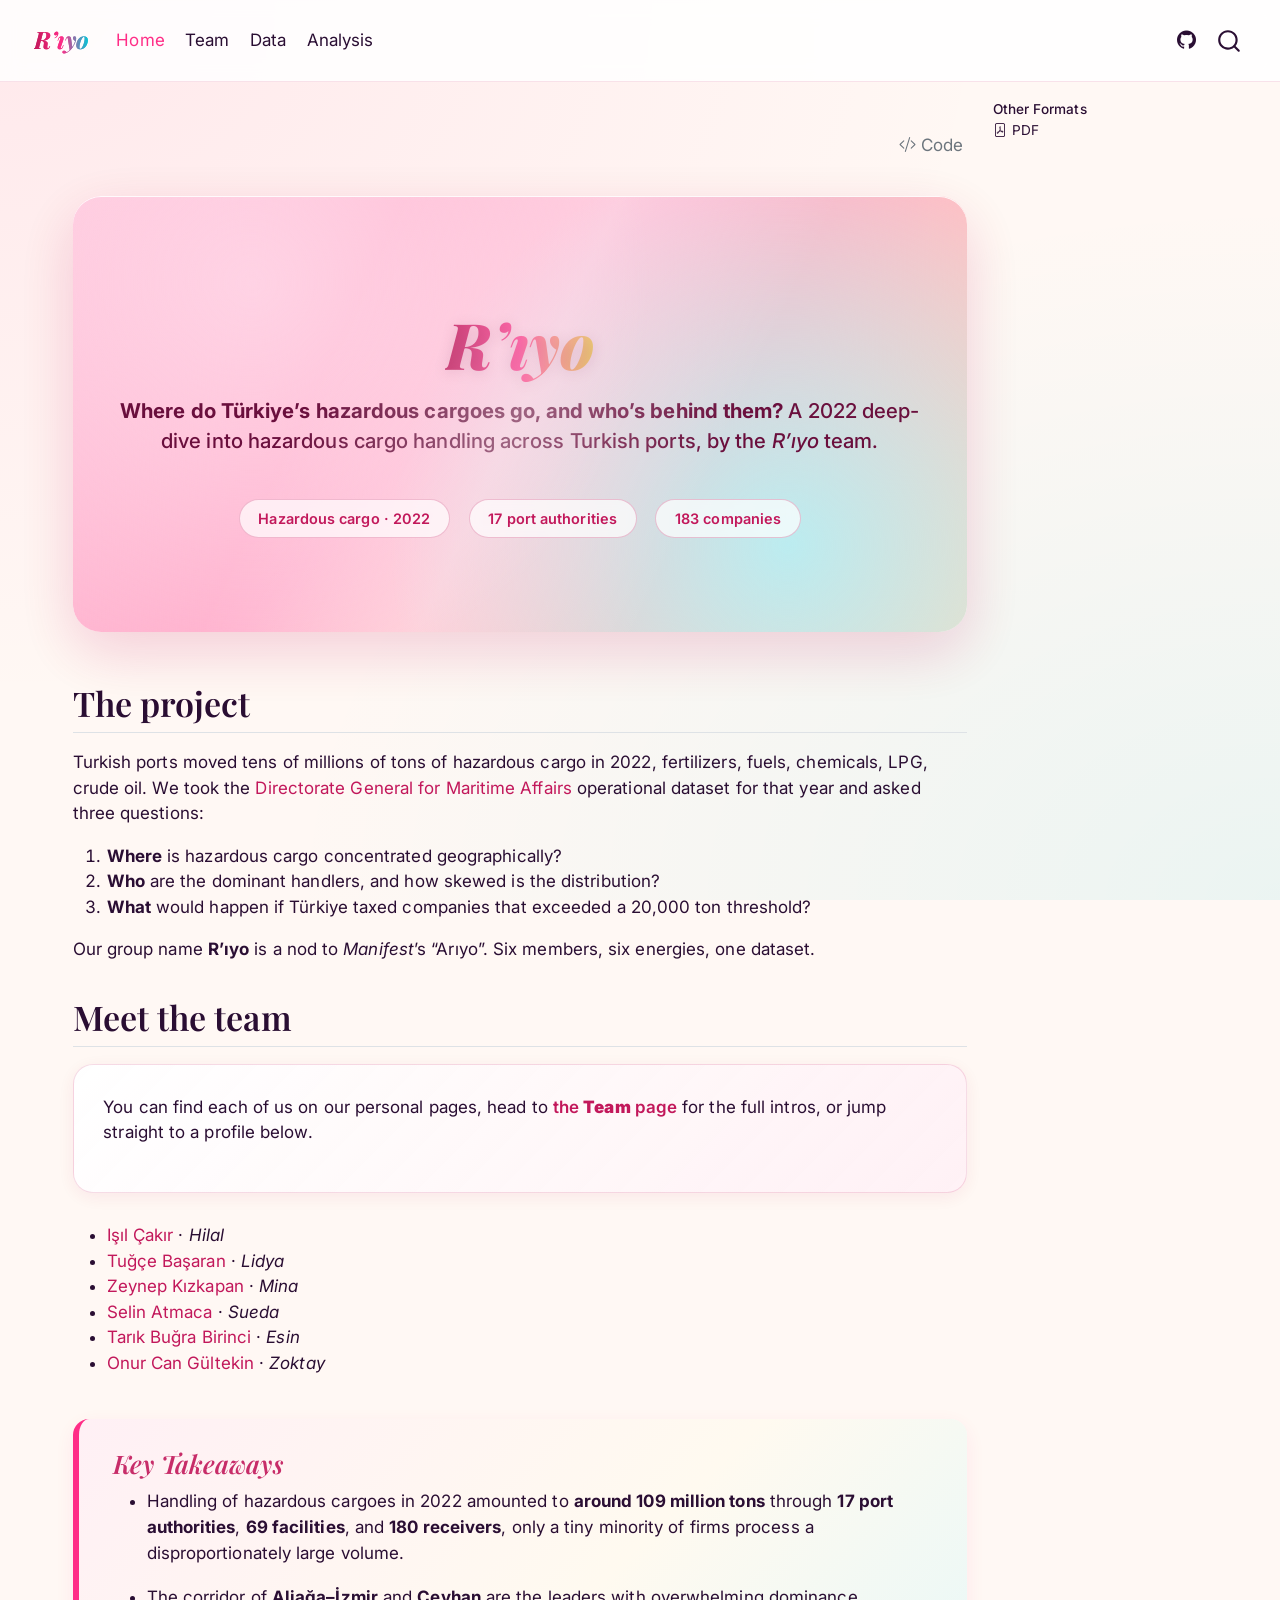
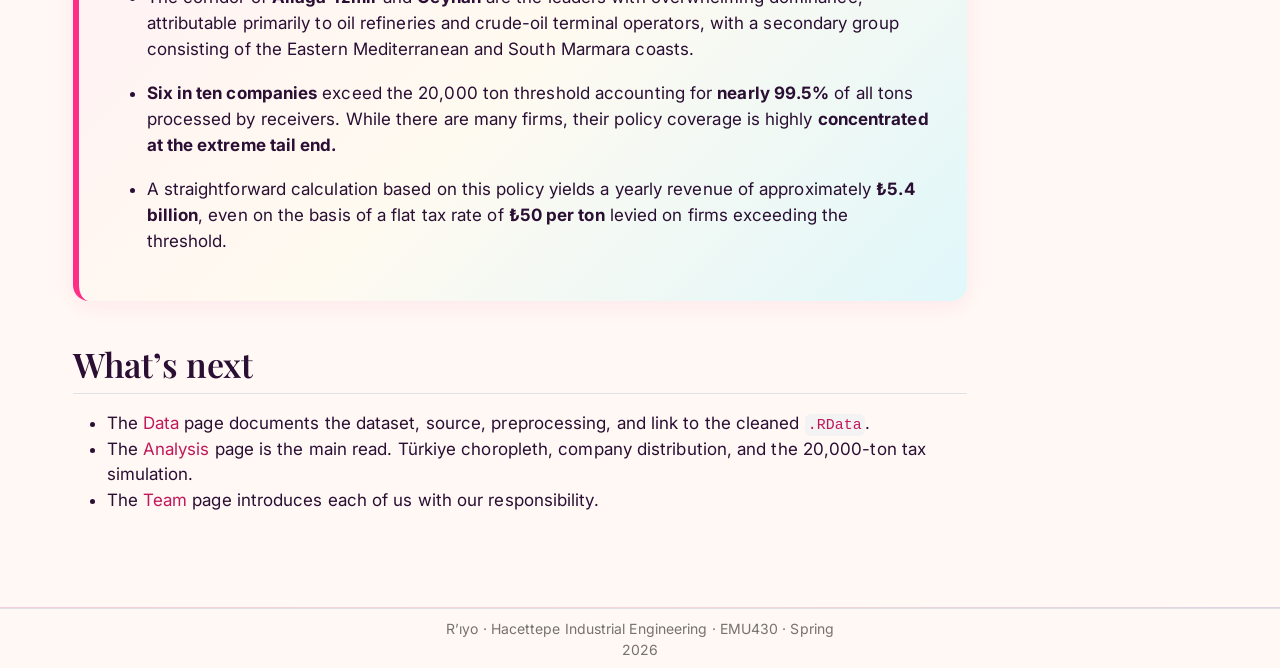
==== commit cdb22b0b: "lan" ====
--- a/docs/index.html
+++ b/docs/index.html
@@ -174,7 +174,7 @@
 <div class="tagline">
 <p><strong>Where do Türkiye’s hazardous cargoes go, and who’s behind them?</strong> A 2022 deep-dive into hazardous cargo handling across Turkish ports, by the <em>R’ıyo</em> team.</p>
 </div>
-<p><span class="pill">Hazardous cargo · 2022</span> <span class="pill">17 port authorities</span> <span class="pill">180 companies</span></p>
+<p><span class="pill">Hazardous cargo · 2022</span> <span class="pill">17 port authorities</span> <span class="pill">183 companies</span></p>
 </section>
 <section id="the-project" class="level2">
 <h2 class="anchored" data-anchor-id="the-project">The project</h2>
@@ -202,11 +202,10 @@
 <section id="key-takeaways" class="level3 key-takeaways">
 <h3 class="anchored" data-anchor-id="key-takeaways">Key Takeaways</h3>
 <ul>
-<li><p>Handling of hazardous cargoes in 2022 amounted to <em>around 109 million tons</em> through <em>17 port authorities, <strong>69 facilities, and </strong>180 receivers</em> only a tiny minority of firms process a disproportionately large volume.</p></li>
-<li><p>The corridor of <em>Aliağa–İzmir</em> and <em>Ceyhan</em> are the leaders with overwhelming dominance, attributable primarily to oil refineries and crude-oil terminal operators, with a secondary group consisting of the Eastern Mediterranean and South Marmara coasts.</p></li>
-<li><p>The distribution of tonnage received by firms follows a <em>distinctly right-skewed pattern</em> despite the logarithmic scale only a select few extend above 10⁷ tons, with most others clustering around 10³–10⁴ tons.</p></li>
-<li><p><em>Six in ten companies</em> exceed the 20,000 ton threshold accounting for <em>nearly 99.5%</em> of all tons processed by receivers. While there are many firms, their policy coverage is highly <em>concentrated at the extreme tail end.</em></p></li>
-<li><p>A straightforward calculation based on this policy yields a yearly revenue of approximately <em>₺5.4 billion</em>, even on the basis of a flat tax rate of *₺50 per ton** levied on firms exceeding the threshold.</p></li>
+<li><p>Handling of hazardous cargoes in 2022 amounted to <strong>around 109 million tons</strong> through <strong>17 port authorities</strong>, <strong>69 facilities</strong>, and <strong>180 receivers</strong>, only a tiny minority of firms process a disproportionately large volume.</p></li>
+<li><p>The corridor of <strong>Aliağa–İzmir</strong> and <strong>Ceyhan</strong> are the leaders with overwhelming dominance, attributable primarily to oil refineries and crude-oil terminal operators, with a secondary group consisting of the Eastern Mediterranean and South Marmara coasts.</p></li>
+<li><p><strong>Six in ten companies</strong> exceed the 20,000 ton threshold accounting for <strong>nearly 99.5%</strong> of all tons processed by receivers. While there are many firms, their policy coverage is highly <strong>concentrated at the extreme tail end.</strong></p></li>
+<li><p>A straightforward calculation based on this policy yields a yearly revenue of approximately <strong>₺5.4 billion</strong>, even on the basis of a flat tax rate of <strong>₺50 per ton</strong> levied on firms exceeding the threshold.</p></li>
 </ul>
 </section>
 </section>
@@ -697,7 +696,7 @@
 <span id="cb1-15"><a href="#cb1-15" aria-hidden="true" tabindex="-1"></a></span>
 <span id="cb1-16"><a href="#cb1-16" aria-hidden="true" tabindex="-1"></a><span class="co">[</span><span class="ot">Hazardous cargo · 2022</span><span class="co">]</span>{.pill}</span>
 <span id="cb1-17"><a href="#cb1-17" aria-hidden="true" tabindex="-1"></a><span class="co">[</span><span class="ot">17 port authorities</span><span class="co">]</span>{.pill}</span>
-<span id="cb1-18"><a href="#cb1-18" aria-hidden="true" tabindex="-1"></a><span class="co">[</span><span class="ot">180 companies</span><span class="co">]</span>{.pill}</span>
+<span id="cb1-18"><a href="#cb1-18" aria-hidden="true" tabindex="-1"></a><span class="co">[</span><span class="ot">183 companies</span><span class="co">]</span>{.pill}</span>
 <span id="cb1-19"><a href="#cb1-19" aria-hidden="true" tabindex="-1"></a>:::</span>
 <span id="cb1-20"><a href="#cb1-20" aria-hidden="true" tabindex="-1"></a></span>
 <span id="cb1-21"><a href="#cb1-21" aria-hidden="true" tabindex="-1"></a><span class="fu">## The project</span></span>
@@ -726,22 +725,20 @@
 <span id="cb1-44"><a href="#cb1-44" aria-hidden="true" tabindex="-1"></a>::: {.key-takeaways}</span>
 <span id="cb1-45"><a href="#cb1-45" aria-hidden="true" tabindex="-1"></a><span class="fu">### Key Takeaways</span></span>
 <span id="cb1-46"><a href="#cb1-46" aria-hidden="true" tabindex="-1"></a></span>
-<span id="cb1-47"><a href="#cb1-47" aria-hidden="true" tabindex="-1"></a><span class="ss">- </span>Handling of hazardous cargoes in 2022 amounted to *around 109 million tons* through *17 port authorities, **69 facilities, and **180 receivers*  only a tiny minority of firms process a disproportionately large volume.</span>
+<span id="cb1-47"><a href="#cb1-47" aria-hidden="true" tabindex="-1"></a><span class="ss">- </span>Handling of hazardous cargoes in 2022 amounted to **around 109 million tons** through **17 port authorities**, **69 facilities**, and **180 receivers**, only a tiny minority of firms process a disproportionately large volume.</span>
 <span id="cb1-48"><a href="#cb1-48" aria-hidden="true" tabindex="-1"></a></span>
-<span id="cb1-49"><a href="#cb1-49" aria-hidden="true" tabindex="-1"></a><span class="ss">- </span>The corridor of *Aliağa–İzmir* and *Ceyhan* are the leaders with overwhelming dominance, attributable primarily to oil refineries and crude-oil terminal operators, with a secondary group consisting of the Eastern Mediterranean and South Marmara coasts.</span>
+<span id="cb1-49"><a href="#cb1-49" aria-hidden="true" tabindex="-1"></a><span class="ss">- </span>The corridor of **Aliağa–İzmir** and **Ceyhan** are the leaders with overwhelming dominance, attributable primarily to oil refineries and crude-oil terminal operators, with a secondary group consisting of the Eastern Mediterranean and South Marmara coasts.</span>
 <span id="cb1-50"><a href="#cb1-50" aria-hidden="true" tabindex="-1"></a></span>
-<span id="cb1-51"><a href="#cb1-51" aria-hidden="true" tabindex="-1"></a><span class="ss">- </span>The distribution of tonnage received by firms follows a *distinctly right-skewed pattern* despite the logarithmic scale only a select few extend above 10⁷ tons, with most others clustering around 10³–10⁴ tons.</span>
+<span id="cb1-51"><a href="#cb1-51" aria-hidden="true" tabindex="-1"></a><span class="ss">- </span>**Six in ten companies** exceed the 20,000 ton threshold accounting for **nearly 99.5%** of all tons processed by receivers. While there are many firms, their policy coverage is highly **concentrated at the extreme tail end.**</span>
 <span id="cb1-52"><a href="#cb1-52" aria-hidden="true" tabindex="-1"></a></span>
-<span id="cb1-53"><a href="#cb1-53" aria-hidden="true" tabindex="-1"></a><span class="ss">- </span>*Six in ten companies* exceed the 20,000 ton threshold accounting for *nearly 99.5%* of all tons processed by receivers. While there are many firms, their policy coverage is highly *concentrated at the extreme tail end.*</span>
-<span id="cb1-54"><a href="#cb1-54" aria-hidden="true" tabindex="-1"></a></span>
-<span id="cb1-55"><a href="#cb1-55" aria-hidden="true" tabindex="-1"></a><span class="ss">- </span>A straightforward calculation based on this policy yields a yearly revenue of approximately *₺5.4 billion*, even on the basis of a flat tax rate of *₺50 per ton** levied on firms exceeding the threshold.</span>
-<span id="cb1-56"><a href="#cb1-56" aria-hidden="true" tabindex="-1"></a>:::</span>
+<span id="cb1-53"><a href="#cb1-53" aria-hidden="true" tabindex="-1"></a><span class="ss">- </span>A straightforward calculation based on this policy yields a yearly revenue of approximately **₺5.4 billion**, even on the basis of a flat tax rate of **₺50 per ton** levied on firms exceeding the threshold.</span>
+<span id="cb1-54"><a href="#cb1-54" aria-hidden="true" tabindex="-1"></a>:::</span>
+<span id="cb1-55"><a href="#cb1-55" aria-hidden="true" tabindex="-1"></a></span>
+<span id="cb1-56"><a href="#cb1-56" aria-hidden="true" tabindex="-1"></a><span class="fu">## What's next</span></span>
 <span id="cb1-57"><a href="#cb1-57" aria-hidden="true" tabindex="-1"></a></span>
-<span id="cb1-58"><a href="#cb1-58" aria-hidden="true" tabindex="-1"></a><span class="fu">## What's next</span></span>
-<span id="cb1-59"><a href="#cb1-59" aria-hidden="true" tabindex="-1"></a></span>
-<span id="cb1-60"><a href="#cb1-60" aria-hidden="true" tabindex="-1"></a><span class="ss">- </span>The **[Data](data.qmd)** page documents the dataset, source, preprocessing, and link to the cleaned <span class="in">`.RData`</span>.</span>
-<span id="cb1-61"><a href="#cb1-61" aria-hidden="true" tabindex="-1"></a><span class="ss">- </span>The **[Analysis](analysis.qmd)** page is the main read. Türkiye choropleth, company distribution, and the 20,000-ton tax simulation.</span>
-<span id="cb1-62"><a href="#cb1-62" aria-hidden="true" tabindex="-1"></a><span class="ss">- </span>The **[Team](team.qmd)** page introduces each of us with our responsibility.</span></code></pre></div><button title="Copy to Clipboard" class="code-copy-button" data-in-quarto-modal=""><i class="bi"></i></button></div>
+<span id="cb1-58"><a href="#cb1-58" aria-hidden="true" tabindex="-1"></a><span class="ss">- </span>The **[Data](data.qmd)** page documents the dataset, source, preprocessing, and link to the cleaned <span class="in">`.RData`</span>.</span>
+<span id="cb1-59"><a href="#cb1-59" aria-hidden="true" tabindex="-1"></a><span class="ss">- </span>The **[Analysis](analysis.qmd)** page is the main read. Türkiye choropleth, company distribution, and the 20,000-ton tax simulation.</span>
+<span id="cb1-60"><a href="#cb1-60" aria-hidden="true" tabindex="-1"></a><span class="ss">- </span>The **[Team](team.qmd)** page introduces each of us with our responsibility.</span></code></pre></div><button title="Copy to Clipboard" class="code-copy-button" data-in-quarto-modal=""><i class="bi"></i></button></div>
 </div></div></div></div></div>
 </div> <!-- /content -->
 <footer class="footer">
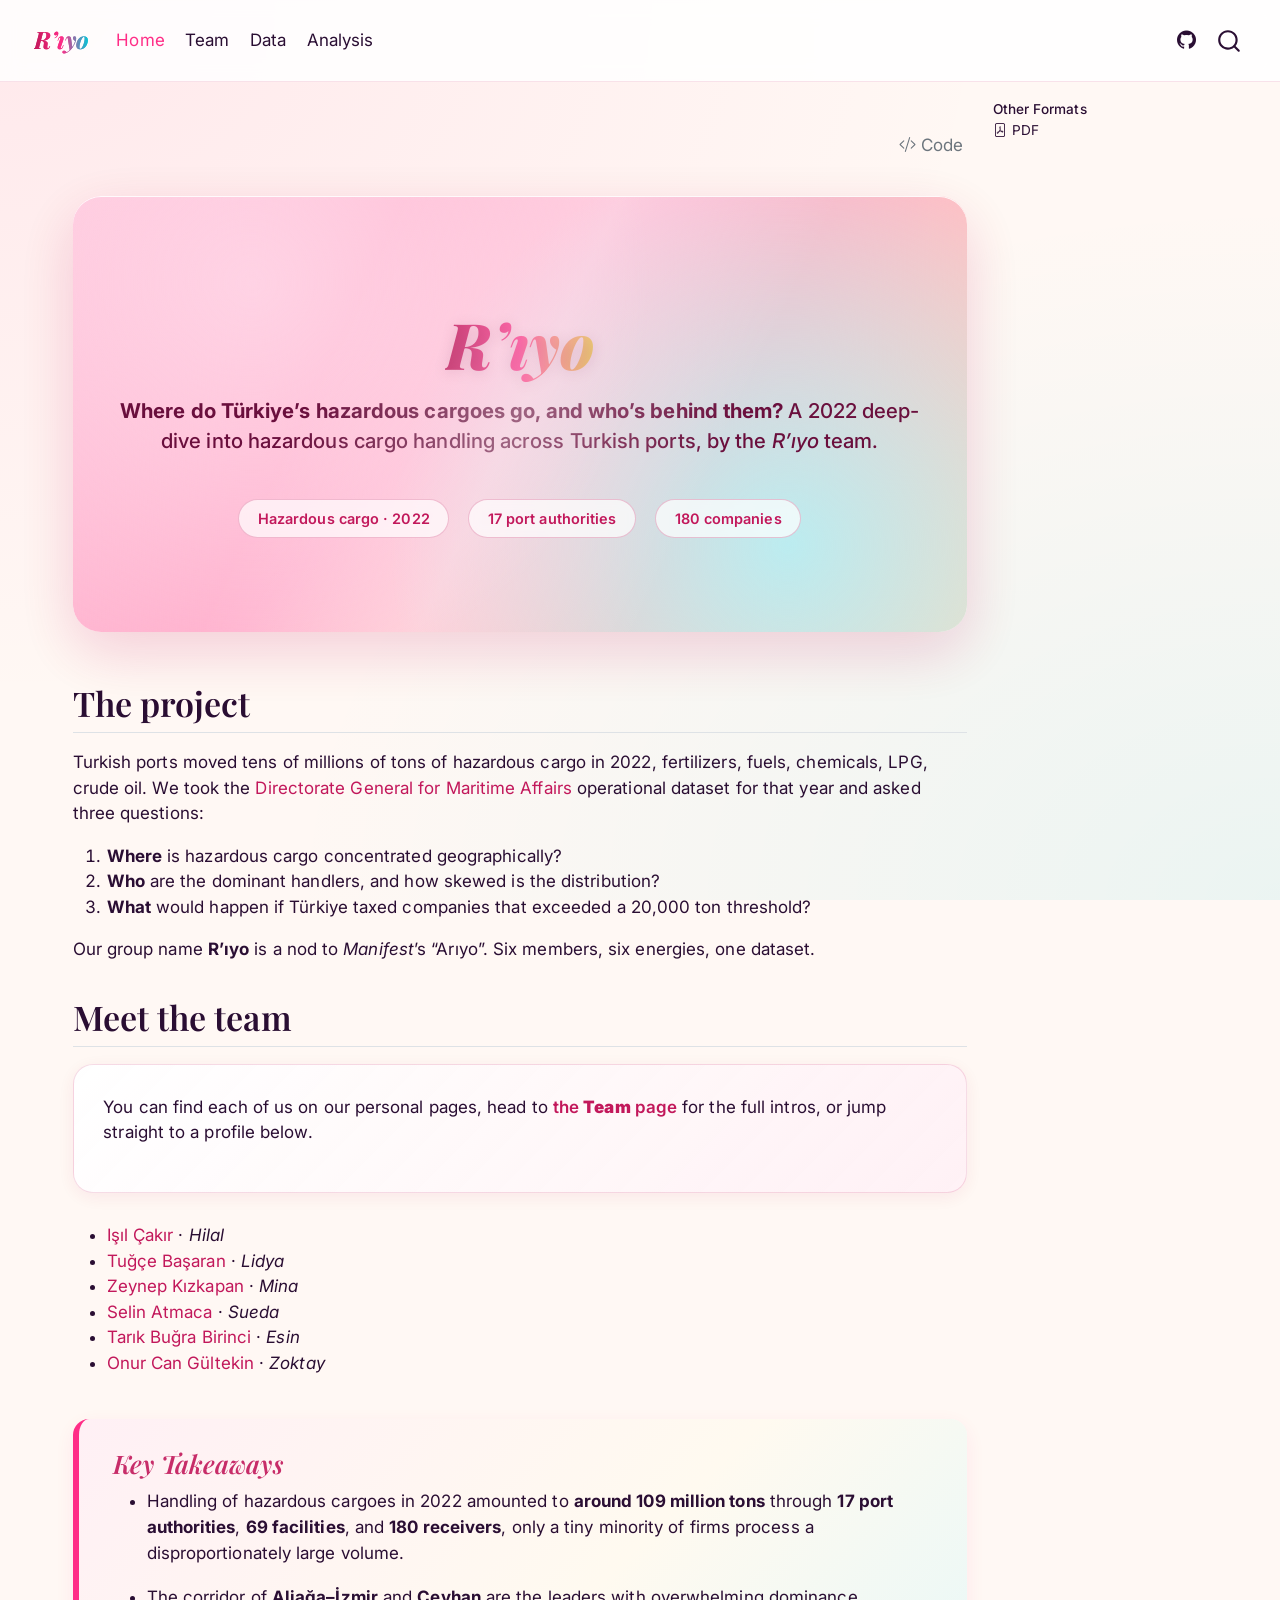
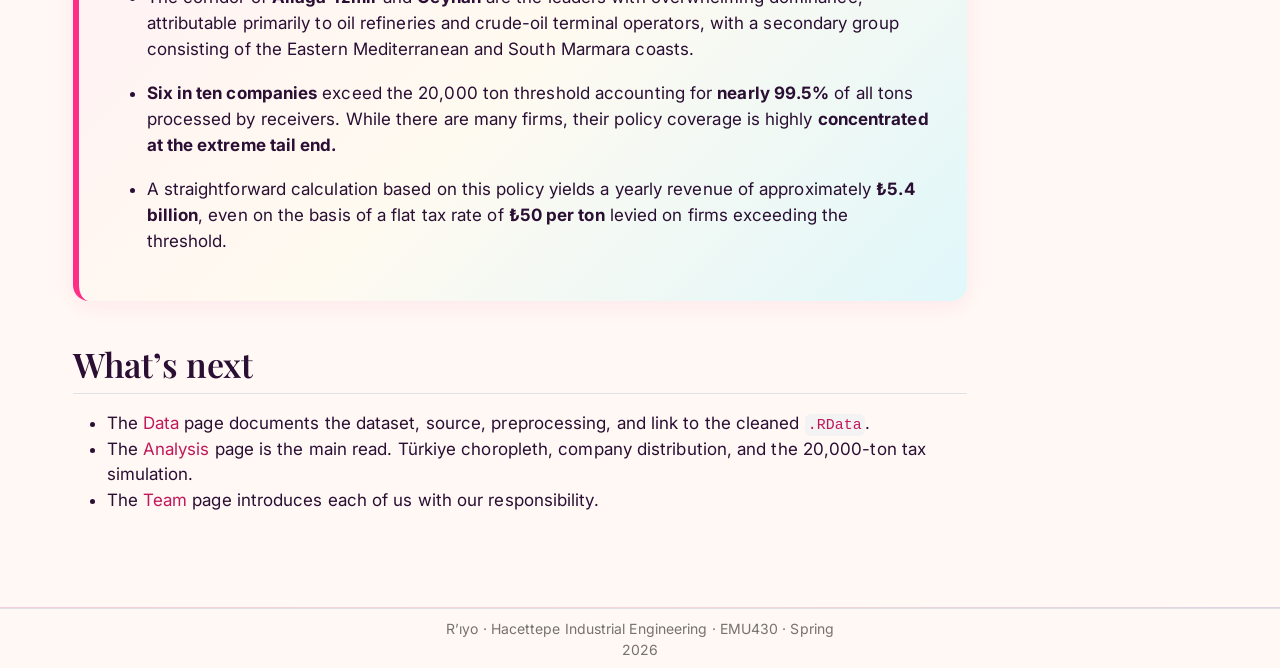
==== commit 7c1eb516: "sonsonson" ====
--- a/docs/index.html
+++ b/docs/index.html
@@ -174,7 +174,7 @@
 <div class="tagline">
 <p><strong>Where do Türkiye’s hazardous cargoes go, and who’s behind them?</strong> A 2022 deep-dive into hazardous cargo handling across Turkish ports, by the <em>R’ıyo</em> team.</p>
 </div>
-<p><span class="pill">Hazardous cargo · 2022</span> <span class="pill">17 port authorities</span> <span class="pill">183 companies</span></p>
+<p><span class="pill">Hazardous cargo · 2022</span> <span class="pill">17 port authorities</span> <span class="pill">180 companies</span></p>
 </section>
 <section id="the-project" class="level2">
 <h2 class="anchored" data-anchor-id="the-project">The project</h2>
@@ -696,7 +696,7 @@
 <span id="cb1-15"><a href="#cb1-15" aria-hidden="true" tabindex="-1"></a></span>
 <span id="cb1-16"><a href="#cb1-16" aria-hidden="true" tabindex="-1"></a><span class="co">[</span><span class="ot">Hazardous cargo · 2022</span><span class="co">]</span>{.pill}</span>
 <span id="cb1-17"><a href="#cb1-17" aria-hidden="true" tabindex="-1"></a><span class="co">[</span><span class="ot">17 port authorities</span><span class="co">]</span>{.pill}</span>
-<span id="cb1-18"><a href="#cb1-18" aria-hidden="true" tabindex="-1"></a><span class="co">[</span><span class="ot">183 companies</span><span class="co">]</span>{.pill}</span>
+<span id="cb1-18"><a href="#cb1-18" aria-hidden="true" tabindex="-1"></a><span class="co">[</span><span class="ot">180 companies</span><span class="co">]</span>{.pill}</span>
 <span id="cb1-19"><a href="#cb1-19" aria-hidden="true" tabindex="-1"></a>:::</span>
 <span id="cb1-20"><a href="#cb1-20" aria-hidden="true" tabindex="-1"></a></span>
 <span id="cb1-21"><a href="#cb1-21" aria-hidden="true" tabindex="-1"></a><span class="fu">## The project</span></span>
